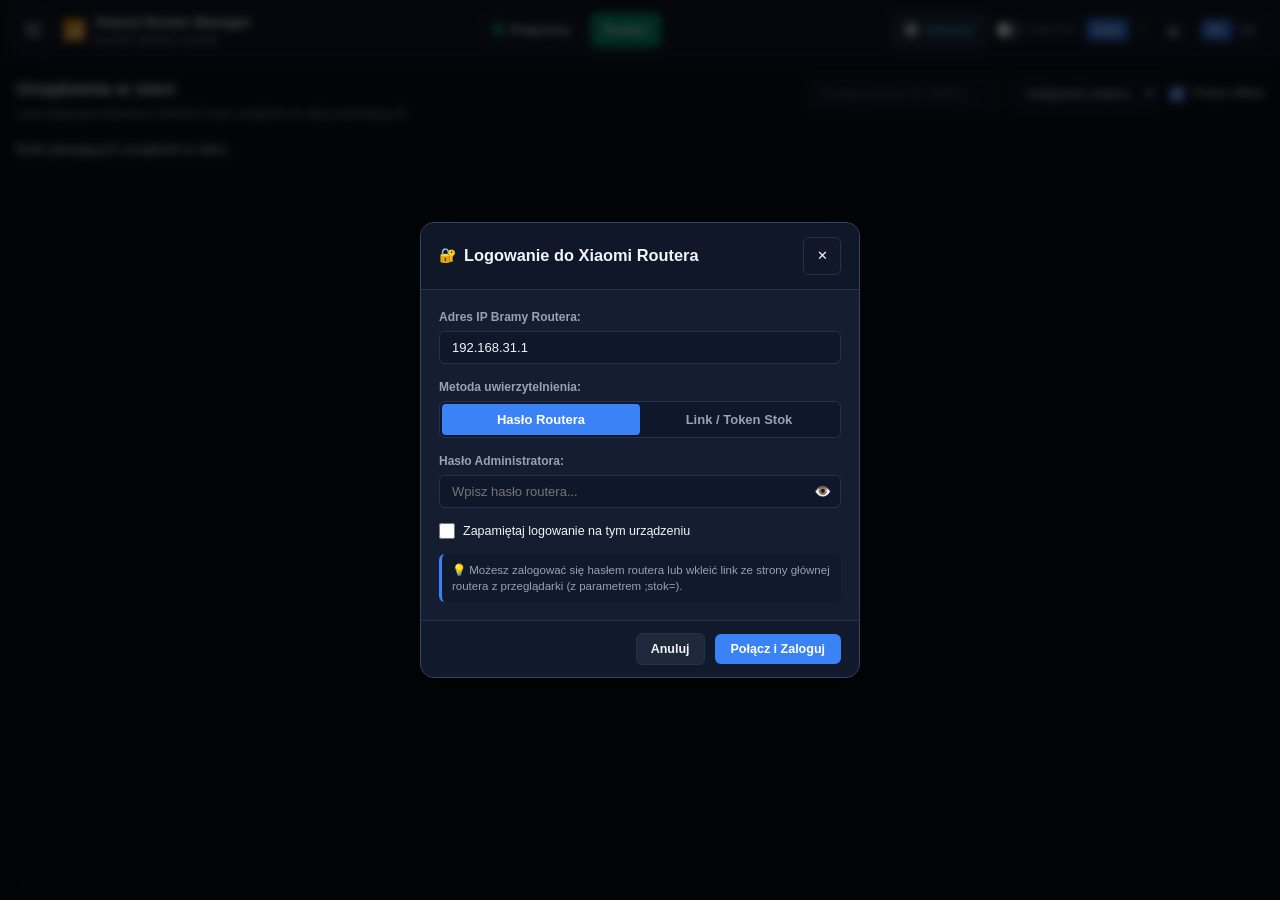
==== tests/test-ui.html @ a67d770d "feat: release v1.0.5 with unified Android client and modernized desktop UI dropdowns" ====
<!DOCTYPE html>
<html lang="pl">
<head>
  <meta charset="UTF-8">
  <meta name="viewport" content="width=device-width, initial-scale=1.0, maximum-scale=1.0, user-scalable=no">
  <title>Xiaomi Router Manager (XRM)</title>
  <link rel="stylesheet" href="../mobile/www/style.css">
</head>
<body class="theme-dark">
  <div id="app-root" class="mode-auto">

    <!-- 1. GÓRNA BELKA (HEADER) -->
    <header id="main-header">
      <div class="header-left">
        <button id="btn-hamburger" class="btn-icon nav-pulse" title="Menu nawigacji" aria-label="Menu">
          <svg viewBox="0 0 24 24" width="22" height="22" stroke="currentColor" stroke-width="2" fill="none"><line x1="3" y1="12" x2="21" y2="12"></line><line x1="3" y1="6" x2="21" y2="6"></line><line x1="3" y1="18" x2="21" y2="18"></line></svg>
        </button>
        <div class="logo-box">
          <span class="logo-icon">📶</span>
          <div class="logo-text">
            <span class="logo-title">Xiaomi Router Manager</span>
            <span class="logo-subtitle" id="header-model-badge">BE7000 / BE6500 / AX3600</span>
          </div>
        </div>
      </div>

      <div class="header-center">
        <div class="status-pill" id="status-pill">
          <span class="status-dot disconnected" id="status-dot"></span>
          <span class="status-text" id="status-text">Rozłączony</span>
        </div>
        <button id="btn-connect" class="btn-head btn-connect">
          Połącz
        </button>
      </div>

      <div class="header-right">
        <!-- Zawsze widoczny globalny przycisk ODŚWIEŻ -->
        <button id="btn-global-refresh" class="btn-head btn-refresh" title="Odśwież dane routera">
          <span class="icon">🔄</span>
          <span class="lbl hide-on-narrow">Odśwież</span>
        </button>

        <!-- Przełącznik autoodświeżania -->
        <label class="auto-refresh-toggle" title="Automatyczne odświeżanie danych co 4 sekundy">
          <input type="checkbox" id="chk-auto-refresh">
          <span class="toggle-slider"></span>
          <span class="toggle-label hide-on-narrow">Auto (4s)</span>
        </label>

        <!-- Przełącznik trybu układu (Auto / Telefon / Tablet) -->
        <div class="seg-btn" id="layout-toggle" title="Wymuś tryb wyświetlania">
          <button data-layout="auto" class="active" title="Automatyczne dopasowanie do ekranu">Auto</button>
          <button data-layout="phone" title="Układ kompaktowy smartfona">📱</button>
          <button data-layout="tablet" title="Układ szeroki tabletu">💻</button>
        </div>

        <!-- Przełącznik języka -->
        <div class="seg-btn" id="lang-toggle">
          <button data-lang="pl" class="active">PL</button>
          <button data-lang="en">EN</button>
        </div>

        <!-- Przycisk Połącz / Rozłącz -->

      </div>
    </header>

    <!-- 2. BOCZNY DRAWER NAWIGACJI (W STYLU HAOS Z AKORDEONEM) -->
    <div id="drawer-backdrop" class="drawer-backdrop"></div>
    <aside id="nav-drawer" class="nav-drawer">
      <div class="drawer-header">
        <div class="drawer-title-box">
          <span class="drawer-logo">📶</span>
          <div>
            <div class="drawer-title">XRM Navigation</div>
            <div class="drawer-subtitle" id="drawer-ip-text">Brama: 192.168.31.1</div>
          </div>
        </div>
        <button id="btn-close-drawer" class="btn-icon" title="Zamknij menu">✕</button>
      </div>

      <nav class="drawer-nav">
        <!-- Grupa 1: Pulpit i Urządzenia -->
        <div class="nav-group open">
          <div class="nav-group-header" data-group="dash">
            <span class="group-icon">📊</span>
            <span class="group-title">Pulpit i Urządzenia</span>
            <span class="group-arrow">▾</span>
          </div>
          <div class="nav-group-items">
            <button class="nav-item active" data-view="dashboard">
              <span class="item-icon">💻</span>
              <span class="item-title">Stan routera</span>
            </button>
            <button class="nav-item" data-view="devices">
              <span class="item-icon">📱</span>
              <span class="item-title">Urządzenia w sieci</span>
              <span class="badge" id="nav-badge-devs">0</span>
            </button>
            <button class="nav-item" data-view="mesh">
              <span class="item-icon">🌐</span>
              <span class="item-title">Topologia i Węzły Mesh</span>
            </button>
          </div>
        </div>

        <!-- Grupa 2: Konfiguracja Sieci -->
        <div class="nav-group open">
          <div class="nav-group-header" data-group="net">
            <span class="group-icon">⚙️</span>
            <span class="group-title">Konfiguracja Sieci</span>
            <span class="group-arrow">▾</span>
          </div>
          <div class="nav-group-items">
            <button class="nav-item" data-view="wan">
              <span class="item-icon">🌍</span>
              <span class="item-title">Ustawienia WAN (Internet)</span>
            </button>
            <button class="nav-item" data-view="lan">
              <span class="item-icon">🖧</span>
              <span class="item-title">Ustawienia LAN i DHCP</span>
              <span class="badge" id="nav-badge-binds">0</span>
            </button>
            <button class="nav-item" data-view="wifi">
              <span class="item-icon">📶</span>
              <span class="item-title">Wi-Fi i Pasma radiowe</span>
            </button>
          </div>
        </div>

        <!-- Grupa 3: Porty i Usługi -->
        <div class="nav-group open">
          <div class="nav-group-header" data-group="ports">
            <span class="group-icon">🔌</span>
            <span class="group-title">Porty i Usługi</span>
            <span class="group-arrow">▾</span>
          </div>
          <div class="nav-group-items">
            <button class="nav-item" data-view="ports">
              <span class="item-icon">⚡</span>
              <span class="item-title">Porty 2.5G i Agregacja (LAG)</span>
            </button>
            <button class="nav-item" data-view="nat">
              <span class="item-icon">🔀</span>
              <span class="item-title">Przekierowania Portów (NAT/DMZ)</span>
            </button>
            <button class="nav-item" data-view="qos"><span class="item-icon">🚀</span><span class="item-title">QoS i Kontrola Pasma</span></button>
            <button class="nav-item" data-view="services"><span class="item-icon">🌐</span><span class="item-title">DDNS i VPN</span></button>
          </div>
        </div>

        <!-- Grupa 4: System i Narzędzia -->
        <div class="nav-group open">
          <div class="nav-group-header" data-group="sys">
            <span class="group-icon">🛠️</span>
            <span class="group-title">System i Narzędzia</span>
            <span class="group-arrow">▾</span>
          </div>
          <div class="nav-group-items">
            <button class="nav-item" data-view="reboot">
              <span class="item-icon">🔄</span>
              <span class="item-title">System i konserwacja</span>
            </button>
          </div>
        </div>

        <!-- Wyróżniony przycisk Kreatora Setup na dole menu -->
        <div class="drawer-footer-action">
          <button class="btn-wizard" data-view="wizard">
            <span class="wiz-icon">🪄</span>
            <span class="wiz-text">Kreator Szybkiego Startu</span>
          </button>
        </div>
      </nav>
    </aside>

    <!-- 3. GŁÓWNY OBSZAR ROBOCZY (WORKSPACE) -->
    <main id="main-content">

      <!-- ============================================================ -->
      <!-- WIDOK 1: KOKPIT NA ŻYWO (DASHBOARD) - STRONA GŁÓWNA           -->
      <!-- ============================================================ -->
      <section id="view-dashboard" class="content-view active">
        <div class="view-header">
          <div>
            <h2 class="view-title" id="dash-router-title">Router: brak połączenia</h2>
            <p class="view-desc" id="dash-router-desc">Bieżący podgląd pracy procesora, transferu WAN i stanu urządzeń.</p>
          </div>

        </div>

        <!-- 3 RÓWNE KOLUMNY KAFELKÓW (ZGODNIE Z WERSJĄ WINDOWS) -->
        <div class="dash-grid-3">
          <!-- Kolumna 1: Sprzęt i System -->
          <div class="card">
            <div class="card-head">
              <span class="card-icon">🖥️</span>
              <h3>Sprzęt i System</h3>
            </div>
            <div class="info-list">
              <div class="info-row">
                <span class="lbl">Model:</span>
                <span class="val bold" id="dash-model">--</span>
              </div>
              <div class="info-row">
                <span class="lbl">Oprogramowanie:</span>
                <span class="val" id="dash-fw">--</span>
              </div>
              <div class="info-row">
                <span class="lbl">Czas pracy (uptime):</span>
                <span class="val highlight" id="dash-uptime">--</span>
              </div>
              <div class="info-row">
                <span class="lbl">ID Routera:</span>
                <span class="val mono" id="dash-routerid">--</span>
              </div>
            </div>
          </div>

          <!-- Kolumna 2: Zasoby Procesora i RAM -->
          <div class="card">
            <div class="card-head">
              <span class="card-icon">⚡</span>
              <h3>Zasoby Procesora i RAM</h3>
            </div>
            <div class="gauge-box">
              <div class="gauge-header">
                <span>Obciążenie CPU:</span>
                <span class="val bold" id="dash-cpu-val">--</span>
              </div>
              <div class="progress-bar">
                <div class="progress-fill fill-cpu" id="dash-cpu-bar" style="width: 0%;"></div>
              </div>
            </div>
            <div class="gauge-box">
              <div class="gauge-header">
                <span>Pamięć RAM:</span>
                <span class="val bold" id="dash-ram-val">--</span>
              </div>
              <div class="progress-bar">
                <div class="progress-fill fill-ram" id="dash-ram-bar" style="width: 0%;"></div>
              </div>
            </div>
          </div>

          <!-- Kolumna 3: Transfer WAN (Internet) -->
          <div class="card">
            <div class="card-head">
              <span class="card-icon">🌐</span>
              <h3>Transfer WAN (Internet)</h3>
            </div>
            <div class="speed-box-container">
              <div class="speed-metric down">
                <span class="speed-arrow">↓</span>
                <div>
                  <div class="speed-label">Pobieranie</div>
                  <div class="speed-value" id="dash-down-speed">--</div>
                </div>
              </div>
              <div class="speed-metric up">
                <span class="speed-arrow">↑</span>
                <div>
                  <div class="speed-label">Wysyłanie</div>
                  <div class="speed-value" id="dash-up-speed">--</div>
                </div>
              </div>
            </div>
            <div class="info-list compact-mt">
              <div class="info-row">
                <span class="lbl">IP WAN:</span>
                <span class="val mono highlight" id="dash-wan-ip">--</span>
              </div>
              <div class="info-row">
                <span class="lbl">DNS:</span>
                <span class="val mono" id="dash-wan-dns">--</span>
              </div>
            </div>
          </div>
        </div>

        <!-- Podsumowanie sieci na dole Pulpitu -->
        <div class="card summary-card">
          <div class="summary-line">
            <span class="summary-item">
              <strong>Wykryte aktywne urządzenia:</strong>
              <span class="badge badge-blue" id="dash-dev-count">--</span>
            </span>
            <span class="summary-sep">|</span>
            <span class="summary-item">
              <strong>Diody LED:</strong>
              <span class="badge badge-green" id="dash-led-status">--</span>
            </span>
            <span class="summary-sep">|</span>
            <span class="summary-item">
              <strong>Tryb sieci:</strong>
              <span class="badge badge-purple" id="dash-net-mode">--</span>
            </span>
          </div>
        </div>
      </section>

      <!-- ============================================================ -->
      <!-- WIDOK 2: URZĄDZENIA W SIECI                                   -->
      <!-- ============================================================ -->
      <section id="view-devices" class="content-view">
        <div class="view-header">
          <div>
            <h2 class="view-title">Urządzenia w sieci</h2>
            <p class="view-desc">Lista aktywnych klientów LAN/Wi-Fi oraz urządzeń ze stałą rezerwacją IP.</p>
          </div>
          <div class="header-actions">
            <input type="text" id="dev-search-input" class="input-search" placeholder="Szukaj (nazwa, IP, MAC)...">
            <select id="dev-sort-select" class="form-select sort-select" aria-label="Sortowanie urządzeń"><option value="original">Kolejność routera</option><option value="ip-asc">IP rosnąco</option><option value="ip-desc">IP malejąco</option><option value="name-asc">Nazwa A-Z</option><option value="name-desc">Nazwa Z-A</option></select>
            <label class="checkbox-inline">
              <input type="checkbox" id="dev-show-offline" checked>
              <span>Pokaż offline</span>
            </label>
          </div>
        </div>

        <div class="dev-list-container" id="devices-container">
          <!-- Dynamicznie generowane wiersze urządzeń w app.js -->
        </div>
      </section>

      <!-- ============================================================ -->
      <!-- WIDOK 3: TOPOLOGIA I WĘZŁY MESH                               -->
      <!-- ============================================================ -->
      <section id="view-mesh" class="content-view">
        <div class="view-header">
          <div>
            <h2 class="view-title">Topologia i Węzły Sieci Mesh</h2>
            <p class="view-desc">Struktura routera nadrzędnego (Master) oraz podłączonych węzłów satelitarnych Mesh.</p>
          </div>
        </div>
        <div class="card" id="mesh-container">
          <div class="mesh-node-card master">
            <div class="node-badge">Router Główny (Master)</div>
            <h3 id="mesh-master-name">--</h3>
            <div class="node-meta">
              <span>IP: <strong id="mesh-master-ip">--</strong></span>
              <span>MAC: <strong id="mesh-master-mac">--</strong></span>
              <span>Klienci: <strong id="mesh-master-clients">--</strong></span>
            </div>
          </div>
          <div class="mesh-satellites" id="mesh-satellites-list">
            <div class="empty-state">Brak danych o topologii.</div>
          </div>
        </div>
      </section>

      <!-- ============================================================ -->
      <!-- WIDOK 4: USTAWIENIA WAN (INTERNET) - DYNAMICZNY FORMULARZ     -->
      <!-- ============================================================ -->
      <section id="view-wan" class="content-view">
        <div class="view-header">
          <div>
            <h2 class="view-title">Ustawienia Łącza Internetowego (WAN)</h2>
            <p class="view-desc">Konfiguracja protokołu dostawcy Internetu, MTU, DNS oraz klonowania adresu MAC.</p>
          </div>
        </div>

        <div class="grid-2-col">
          <!-- Lewa kolumna: Status WAN -->
          <div class="card">
            <div class="card-head">
              <span class="card-icon">📊</span>
              <h3>Status Połączenia WAN</h3>
            </div>
            <div class="info-list">
              <div class="info-row">
                <span class="lbl">Stan łącza:</span>
                <span class="val bold" id="wan-stat-link">--</span>
              </div>
              <div class="info-row">
                <span class="lbl">Czas połączenia:</span>
                <span class="val" id="wan-stat-uptime">--</span>
              </div>
              <div class="info-row">
                <span class="lbl">Typ połączenia:</span>
                <span class="val highlight" id="wan-stat-proto">PPPoE</span>
              </div>
              <div class="info-row">
                <span class="lbl">Zewnętrzny IP:</span>
                <span class="val mono highlight" id="wan-stat-ip">--</span>
              </div>
              <div class="info-row">
                <span class="lbl">Maska podsieci:</span>
                <span class="val mono" id="wan-stat-mask">--</span>
              </div>
              <div class="info-row">
                <span class="lbl">Brama domyślna:</span>
                <span class="val mono" id="wan-stat-gw">--</span>
              </div>
              <div class="info-row">
                <span class="lbl">Serwery DNS:</span>
                <span class="val mono" id="wan-stat-dns">--</span>
              </div>
              <div class="info-row">
                <span class="lbl">Adres MAC WAN:</span>
                <span class="val mono" id="wan-stat-mac">--</span>
              </div>
              <div class="info-row">
                <span class="lbl">Rozmiar MTU:</span>
                <span class="val bold" id="wan-stat-mtu">1472</span>
              </div>
            </div>
            <div class="card-footer">
              <button class="btn-warn" id="btn-restart-wan">🔄 Zrestartuj połączenie WAN</button>
            </div>
          </div>

          <!-- Prawa kolumna: Dynamiczny Formularz Konfiguracji WAN -->
          <div class="card">
            <div class="card-head">
              <span class="card-icon">🛠️</span>
              <h3>Konfiguracja Parametrów WAN</h3>
            </div>

            <!-- Selektor typu połączenia -->
            <div class="form-group">
              <label class="form-label">Wybierz typ połączenia WAN:</label>
              <select id="wan-type-select" class="form-select">
                <option value="dhcp">DHCP (Automatyczny IP od modemu)</option>
                <option value="pppoe">PPPoE (Login i hasło światłowodu / Neostrady)</option>
                <option value="static">Statyczny IP (Stała adresacja ręczna)</option>
              </select>
            </div>

            <!-- Sekcja PPPoE (widoczna tylko dla PPPoE) -->
            <div id="wan-sec-pppoe" class="form-section hidden">
              <div class="form-group">
                <label class="form-label">Nazwa użytkownika PPPoE (Login):</label>
                <input type="text" id="wan-pppoe-user" class="form-input" placeholder="login@isp.pl">
              </div>
              <div class="form-group">
                <label class="form-label">Hasło PPPoE:</label>
                <div class="input-password-wrapper">
                  <input type="password" id="wan-pppoe-pwd" class="form-input" placeholder="••••••••">
                  <button type="button" class="btn-toggle-pwd" id="btn-toggle-pppoe-pwd">👁️</button>
                </div>
              </div>
            </div>

            <!-- Sekcja Statyczny IP (widoczna tylko dla Static IP) -->
            <div id="wan-sec-static" class="form-section hidden">
              <div class="form-group">
                <label class="form-label">Stały adres IP:</label>
                <input type="text" id="wan-static-ip" class="form-input" placeholder="np. 192.168.1.100">
              </div>
              <div class="form-group">
                <label class="form-label">Maska podsieci:</label>
                <input type="text" id="wan-static-mask" class="form-input" placeholder="255.255.255.0">
              </div>
              <div class="form-group">
                <label class="form-label">Brama domyślna:</label>
                <input type="text" id="wan-static-gw" class="form-input" placeholder="192.168.1.1">
              </div>
            </div>

            <!-- Parametry wspólne: MTU, DNS, Klonowanie MAC -->
            <div class="form-group">
              <label class="form-label">Rozmiar jednostki MTU:</label>
              <div class="mtu-row">
                <input type="number" id="wan-mtu-input" class="form-input mtu-field" value="1472">
                <div class="mtu-presets">
                  <button type="button" class="btn-preset" data-mtu="1472">1472 (Światłowód)</button>
                  <button type="button" class="btn-preset" data-mtu="1492">1492 (PPPoE)</button>
                  <button type="button" class="btn-preset" data-mtu="1500">1500 (Std)</button>
                </div>
              </div>
            </div>

            <div class="form-group">
              <label class="checkbox-inline">
                <input type="checkbox" id="wan-custom-dns-chk">
                <span>Własne serwery DNS</span>
              </label>
              <div id="wan-dns-box" class="dns-inputs hidden">
                <input type="text" id="wan-dns1" class="form-input" placeholder="Podstawowy DNS (np. 1.1.1.1)">
                <input type="text" id="wan-dns2" class="form-input" placeholder="Zapasowy DNS (np. 8.8.8.8)">
              </div>
            </div>

            <div class="form-group">
              <label class="form-label">Klonowanie adresu MAC WAN:</label>
              <input type="text" id="wan-mac-clone" class="form-input mono" placeholder="Opcjonalny MAC dostawcy">
            </div>

            <div class="card-footer">
              <button class="btn-primary full-width" id="btn-save-wan">💾 Zastosuj Ustawienia WAN</button>
            </div>
          </div>
        </div>
      </section>

      <!-- ============================================================ -->
      <!-- WIDOK 5: USTAWIENIA LAN I DHCP (W TYM REZERWACJE)             -->
      <!-- ============================================================ -->
      <section id="view-lan" class="content-view">
        <div class="view-header">
          <div>
            <h2 class="view-title">Ustawienia LAN i Serwer DHCP</h2>
            <p class="view-desc">Konfiguracja adresu IP routera, puli przydziału adresów oraz tabela stałych rezerwacji DHCP.</p>
          </div>
          <div class="header-actions">
            <button class="btn-primary" id="btn-add-reserve-manual">+ Nowa rezerwacja</button>
          </div>
        </div>

        <div class="grid-2-col">
          <!-- Brama LAN -->
          <div class="card">
            <div class="card-head">
              <span class="card-icon">🖧</span>
              <h3>Adres IP Routera (Brama LAN)</h3>
            </div>
            <div class="form-group">
              <label class="form-label">Adres IP bramy LAN:</label>
              <input type="text" id="lan-ip-input" class="form-input" value="192.168.31.1">
            </div>
            <div class="form-group">
              <label class="form-label">Maska podsieci LAN:</label>
              <input type="text" id="lan-mask-input" class="form-input" value="255.255.255.0">
            </div>
            <button class="btn-primary" id="btn-save-lan-ip">Zapisz IP Routera</button>
          </div>

          <!-- Serwer DHCP -->
          <div class="card">
            <div class="card-head">
              <span class="card-icon">🔄</span>
              <h3>Serwer DHCP</h3>
            </div>
            <div class="form-row-2">
              <div class="form-group">
                <label class="form-label">Początek puli IP:</label>
                <input type="text" id="dhcp-start-input" class="form-input" value="192.168.31.5">
              </div>
              <div class="form-group">
                <label class="form-label">Koniec puli IP:</label>
                <input type="text" id="dhcp-end-input" class="form-input" value="192.168.31.254">
              </div>
            </div>
            <div class="form-group">
              <label class="form-label">Czas dzierżawy (minuty):</label>
              <input type="number" id="dhcp-lease-input" class="form-input" value="720">
            </div>
            <div class="form-row-2">
              <div class="form-group"><label class="form-label" for="dhcp-dns1-input">DNS 1</label><input type="text" id="dhcp-dns1-input" class="form-input" placeholder="Adres IPv4 DNS 1"></div>
              <div class="form-group"><label class="form-label" for="dhcp-dns2-input">DNS 2</label><input type="text" id="dhcp-dns2-input" class="form-input" placeholder="Adres IPv4 DNS 2"></div>
            </div>
            <button class="btn-primary" id="btn-save-dhcp">Zapisz Serwer DHCP</button>
          </div>
        </div>

        <!-- Tabela rezerwacji DHCP -->
        <div class="card card-table-section">
          <div class="card-head-between">
            <div class="card-head-title">
              <span class="card-icon">📌</span>
              <h3>Statyczne Rezerwacje Adresów IP (Static DHCP)</h3>
            </div>
            <input type="text" id="dhcp-search-input" class="input-search compact" placeholder="Filtruj rezerwacje...">
            <select id="bind-sort-select" class="form-select sort-select" aria-label="Sortowanie rezerwacji"><option value="original">Kolejność routera</option><option value="ip-asc">IP rosnąco</option><option value="ip-desc">IP malejąco</option><option value="name-asc">Nazwa A-Z</option><option value="name-desc">Nazwa Z-A</option></select>
          </div>
          <div class="table-responsive">
            <table class="data-table" id="table-dhcp-binds">
              <thead>
                <tr>
                  <th>Nazwa / Urządzenie</th>
                  <th>Adres IP</th>
                  <th>Adres MAC</th>
                  <th class="text-right">Akcje</th>
                </tr>
              </thead>
              <tbody id="binds-tbody">
                <!-- Wiersze generowane dynamicznie w app.js -->
              </tbody>
            </table>
          </div>
        </div>
      </section>

      <!-- ============================================================ -->
      <!-- WIDOK 6: WI-FI I PASMA RADIOWE                                -->
      <!-- ============================================================ -->
      <section id="view-wifi" class="content-view">
        <div class="view-header">
          <div>
            <h2 class="view-title">Sieć Bezprzewodowa (Wi-Fi)</h2>
            <p class="view-desc">Konfiguracja pasm 2.4 GHz oraz 5 GHz (Wi-Fi 7 / 6), mocy nadawania i optymalizacja kanałów.</p>
          </div>
          <div class="header-actions">
            <label class="toggle-switch-label">
              <input type="checkbox" id="wifi-switch-smartconnect">
              <span class="toggle-slider"></span>
              <span class="switch-txt">Smart Connect (Wspólne SSID)</span>
            </label>
            <button class="btn-warn" id="btn-wifi-opt">✨ Optymalizuj kanały Wi-Fi</button>
            <button class="btn-secondary" id="btn-wifi-card">🎫 Karta Dostępowa Wi-Fi</button>
          </div>
        </div>

        <!-- Baner informacyjny Smart Connect (Wi-Fi 双频合一) -->
        <div id="wifi-bsd-banner" class="wifi-banner-info">
          ★ Smart Connect (Wi-Fi 双频合一) jest WŁĄCZONY - Pasma 2.4 GHz i 5 GHz współdzielą jedno SSID i hasło. Router automatycznie dobiera pasmo.
        </div>

        <div class="card" id="wifi-common-credentials"><h3 id="wifi-common-heading">Wspólna sieć Wi-Fi</h3>
          <div id="wifi-2g-credentials-fields">
            <div class="form-group">
              <label class="form-label" id="wifi-2g-ssid-lbl">Wspólna nazwa (SSID):</label>
              <input type="text" id="wifi-2g-ssid" class="form-input">
            </div>

            <div class="form-group">
              <label class="form-label" id="wifi-2g-enc-lbl">Wspólne szyfrowanie:</label>
              <select id="wifi-2g-enc" class="form-select">
                <option value="sae-mixed">WPA2/WPA3 Personal (sae-mixed)</option>
                <option value="psk2">WPA2 Personal (psk2)</option>
                <option value="sae">WPA3 Personal (sae)</option>
                <option value="none">Brak zabezpieczeń (Otwarte)</option>
              </select>
            </div>

            <div class="form-group">
              <label class="form-label" id="wifi-2g-pwd-lbl">Wspólne hasło Wi-Fi:</label>
              <div class="input-password-wrapper">
                <input type="password" id="wifi-2g-pwd" class="form-input">
                <button type="button" class="btn-toggle-pwd" id="btn-toggle-2g-pwd">👁️</button>
              </div>
            </div>

            <div class="form-group">
              <label class="checkbox-inline">
                <input type="checkbox" id="wifi-2g-show-pwd">
                <span>Pokaż hasło w polu</span>
              </label>
            </div>

          </div>
        </div>

        <div class="grid-2-col">
          <!-- Karta Lewa: Pasmo 2.4 GHz (lub Wspólna Sieć) -->
          <div class="card">
            <div class="card-head">
              <div class="head-title-row">
                <span class="card-icon">📶</span>
                <h3 id="wifi-2g-card-title">Wspólna Sieć Wi-Fi i Pasmo 2.4 GHz (Smart Connect)</h3>
              </div>
              <input type="checkbox" id="wifi-2g-enable" checked hidden><span id="wifi-2g-enable-txt" class="status-lbl" hidden></span>
            </div>
            <div id="wifi-2g-credentials-slot"></div>
            
            <div class="form-group">
              <label class="form-label">Moc nadawania (TX Power):</label>
              <select id="wifi-2g-tx" class="form-select">
                <option value="max">Maksymalna (Wzmocniona)</option>
                <option value="mid">Średnia (Standardowa)</option>
                <option value="min">Niska (Oszczędna)</option>
              </select>
            </div>

            <div class="form-row-2">
              <div class="form-group">
                <label class="form-label">Kanał Wi-Fi (Channel):</label>
                <select id="wifi-2g-channel" class="form-select">
                  <option value="0">Auto</option>
                  <option value="1">1</option><option value="2">2</option><option value="3">3</option>
                  <option value="4">4</option><option value="5">5</option><option value="6">6</option>
                  <option value="7">7</option><option value="8">8</option><option value="9">9</option>
                  <option value="10">10</option><option value="11">11</option><option value="12">12</option>
                  <option value="13">13</option>
                </select>
              </div>
              <div class="form-group">
                <label class="form-label">Szerokość pasma (Bandwidth):</label>
                <select id="wifi-2g-bw" class="form-select">
                  <option value="0">40 / 20 MHz</option>
                  <option value="20">20 MHz</option>
                </select>
              </div>
            </div>

            <div class="form-group">
              <label class="toggle-switch-label sm">
                <input type="checkbox" id="wifi-2g-hidden">
                <span class="toggle-slider"></span>
                <span class="switch-txt">Ukryj sieć (Brak rozgłaszania SSID)</span>
              </label>
            </div>

            <div class="wifi-summary-box" id="wifi-2g-summary">
              --
            </div>
          </div>

          <!-- Karta Prawa: Pasmo 5 GHz / Wi-Fi 7 -->
          <div class="card">
            <div class="card-head">
              <div class="head-title-row">
                <span class="card-icon">🚀</span>
                <h3 id="wifi-5g-card-title">Parametry Radiowe 5 GHz (Smart Connect)</h3>
              </div>
              <input type="checkbox" id="wifi-5g-enable" checked hidden><span id="wifi-5g-enable-txt" class="status-lbl" hidden></span>
            </div>

            <!-- Baner synchronizacji z 2.4 GHz przy Smart Connect -->
            <div id="wifi-5g-sync-banner" class="wifi-sync-info">
              ★ Smart Connect włączony: Pasmo 5 GHz korzysta ze wspólnych danych podanych powyżej.
            </div>

            <!-- Pola 5G (widoczne tylko gdy Smart Connect jest wyłączony) -->
            <div id="wifi-5g-credentials-box" class="hidden">
              <div class="form-group">
                <label class="form-label">Nazwa sieci (SSID 5G):</label>
                <input type="text" id="wifi-5g-ssid" class="form-input">
              </div>

              <div class="form-group">
                <label class="form-label">Szyfrowanie 5G:</label>
                <select id="wifi-5g-enc" class="form-select">
                  <option value="sae-mixed">WPA2/WPA3 Personal (sae-mixed)</option>
                  <option value="psk2">WPA2 Personal (psk2)</option>
                  <option value="sae">WPA3 Personal (sae)</option>
                  <option value="none">Brak zabezpieczeń (Otwarte)</option>
                </select>
              </div>

              <div class="form-group">
                <label class="form-label">Hasło Wi-Fi 5G:</label>
                <div class="input-password-wrapper">
                  <input type="password" id="wifi-5g-pwd" class="form-input">
                  <button type="button" class="btn-toggle-pwd" id="btn-toggle-5g-pwd">👁️</button>
                </div>
              </div>

              <div class="form-group">
                <label class="checkbox-inline">
                  <input type="checkbox" id="wifi-5g-show-pwd">
                  <span>Pokaż hasło w polu</span>
                </label>
              </div>
            </div>

            <div class="form-group">
              <label class="form-label">Moc nadawania (TX Power):</label>
              <select id="wifi-5g-tx" class="form-select">
                <option value="max">Maksymalna (Wzmocniona)</option>
                <option value="mid">Średnia (Standardowa)</option>
                <option value="min">Niska (Oszczędna)</option>
              </select>
            </div>

            <div class="form-row-2">
              <div class="form-group">
                <label class="form-label">Kanał Wi-Fi (Channel):</label>
                <select id="wifi-5g-channel" class="form-select">
                  <option value="0">Auto</option>
                  <option value="36">36</option><option value="40">40</option><option value="44">44</option>
                  <option value="48">48</option><option value="52">52</option><option value="56">56</option>
                  <option value="60">60</option><option value="64">64</option><option value="149">149</option>
                  <option value="153">153</option><option value="157">157</option><option value="161">161</option>
                  <option value="165">165</option>
                </select>
              </div>
              <div class="form-group">
                <label class="form-label">Szerokość pasma (Bandwidth):</label>
                <select id="wifi-5g-bw" class="form-select">
                  <option value="0">160 / 80 / 40 / 20 MHz (Wi-Fi 7)</option>
                  <option value="80">80 / 40 / 20 MHz</option>
                  <option value="40">40 MHz</option>
                  <option value="20">20 MHz</option>
                </select>
              </div>
            </div>

            <div class="form-group">
              <label class="toggle-switch-label sm">
                <input type="checkbox" id="wifi-5g-hidden">
                <span class="toggle-slider"></span>
                <span class="switch-txt">Ukryj sieć (Brak rozgłaszania SSID)</span>
              </label>
            </div>

            <div class="wifi-summary-box" id="wifi-5g-summary">
              --
            </div>
          </div>
        </div>

        <div class="card-footer-box">
          <button class="btn-success full-width" id="btn-save-wifi">★ Zastosuj i Zsynchronizuj Ustawienia Wi-Fi (Zapis obu pasm / Smart Connect)</button>
        </div>

        <!-- Karta: Zaawansowane Ustawienia Wi-Fi (Funkcje Systemowe i Roaming) -->
        <div class="card mt-16">
          <div class="card-head">
            <span class="card-icon">⚡</span>
            <h3>Zaawansowane Ustawienia Wi-Fi (Funkcje Systemowe i Roaming)</h3>
          </div>

          <div class="adv-wifi-list">
            <!-- 1. Wi-Fi 5 Kompatybilność -->
            <div class="adv-item">
              <div class="adv-info">
                <div class="adv-title">Tryb zgodności z Wi-Fi 5 (Legacy Wi-Fi 5)</div>
                <div class="adv-desc">Dla starszych urządzeń mających problem z Wi-Fi 6/7. Włączenie wyłącza OFDMA, TWT, BSS Coloring.</div>
              </div>
              <label class="toggle-switch-label">
                <input type="checkbox" id="wifi-adv-w5">
                <span class="toggle-slider"></span>
                <span id="wifi-adv-w5-lbl" class="status-lbl">Wyłączone</span>
              </label>
            </div>

            <!-- 2. TWT -->
            <div class="adv-item">
              <div class="adv-info">
                <div class="adv-title">Tryb oszczędzania energii TWT (Target Wake Time)</div>
                <div class="adv-desc">Target Wake Time: redukuje zużycie baterii urządzeń Wi-Fi 6/7. Starsze urządzenia mogą wymagać wyłączenia tej funkcji.</div>
              </div>
              <label class="toggle-switch-label">
                <input type="checkbox" id="wifi-adv-twt">
                <span class="toggle-slider"></span>
                <span id="wifi-adv-twt-lbl" class="status-lbl">Wyłączone</span>
              </label>
            </div>

            <!-- 3. MU-MIMO -->
            <div class="adv-item">
              <div class="adv-info">
                <div class="adv-title">MU-MIMO i Kształtowanie Wiązki (Beamforming)</div>
                <div class="adv-desc">Jednoczesna komunikacja z wieloma klientami oraz kierunkowe formowanie wiązki sygnału.</div>
              </div>
              <label class="toggle-switch-label">
                <input type="checkbox" id="wifi-adv-mimo" checked>
                <span class="toggle-slider"></span>
                <span id="wifi-adv-mimo-lbl" class="status-lbl">Włączone</span>
              </label>
            </div>

            <!-- 4. Mi Connect -->
            <div class="adv-item">
              <div class="adv-info">
                <div class="adv-title">Szybkie parowanie Xiaomi (Mi Connect)</div>
                <div class="adv-desc">Automatyczne wykrywanie nowych urządzeń Xiaomi IoT w Mi Home i automatyczna synchronizacja hasła Wi-Fi.</div>
              </div>
              <label class="toggle-switch-label">
                <input type="checkbox" id="wifi-adv-miotrelay">
                <span class="toggle-slider"></span>
                <span id="wifi-adv-miotrelay-lbl" class="status-lbl">Wyłączone</span>
              </label>
            </div>

            <!-- 5. Tryb cichy -->
            <div class="adv-item">
              <div class="adv-info">
                <div class="adv-title">Tryb cichy Wi-Fi (Tymczasowe wyłączenie)</div>
                <div class="adv-desc text-danger">Wyłącza wszystkie radia Wi-Fi do restartu routera. Po restarcie Wi-Fi włącza się ponownie automatycznie.</div>
              </div>
              <label class="toggle-switch-label">
                <input type="checkbox" id="wifi-adv-silence">
                <span class="toggle-slider"></span>
                <span id="wifi-adv-silence-lbl" class="status-lbl">Wyłączone</span>
              </label>
            </div>

            <!-- 6. Roaming Mesh 802.11k/v -->
            <div class="adv-item-col">
              <div class="adv-item no-border">
                <div class="adv-info">
                  <div class="adv-title">Ręczne parametry roamingu Mesh (802.11k/v)</div>
                  <div class="adv-desc">Wymusza przełączenie terminala (802.11k/v) do silniejszego węzła Mesh, gdy RSSI spadnie poniżej progu.</div>
                </div>
                <label class="toggle-switch-label">
                  <input type="checkbox" id="wifi-adv-roam">
                  <span class="toggle-slider"></span>
                  <span id="wifi-adv-roam-lbl" class="status-lbl">Domyślne</span>
                </label>
              </div>

              <!-- Paski progów roamingu -->
              <div id="wifi-roam-box" class="roam-box hidden">
                <div class="form-row-2">
                  <div class="form-group">
                    <label class="form-label">Próg 2.4 GHz (dBm):</label>
                    <input type="number" id="wifi-roam-2g" class="form-input" value="-65">
                  </div>
                  <div class="form-group">
                    <label class="form-label">Próg 5 GHz (dBm):</label>
                    <input type="number" id="wifi-roam-5g" class="form-input" value="-70">
                  </div>
                </div>
                <button class="btn-primary" id="btn-save-roam">Zapisz Progi Roamingu</button>
              </div>
            </div>
          </div>
        </div>
      </section>

      <!-- ============================================================ -->
      <!-- WIDOK 7: PORTY 2.5G I AGREGACJA (LAG)                         -->
      <!-- ============================================================ -->
      <section id="view-ports" class="content-view">
        <div class="view-header">
          <div>
            <h2 class="view-title">Zarządzanie Portami 4x 2.5 Gbps (Xiaomi BE7000)</h2>
            <p class="view-desc">Kliknij w port fizyczny, aby sprawdzić stan lub wybierz zaawansowaną funkcję sprzętową.</p>
          </div>
        </div>

        <p id="ports-read-status" class="text-warning" role="status"></p>
        <!-- Stan portów fizycznych -->
        <div class="ports-grid-4" id="ports-hardware-grid">
          <div class="port-card" data-port="1">
            <div class="port-number">Port 1 (2.5G)</div>
            <div class="port-spec">2.5G RJ45</div>
            <div class="port-badge badge-down">Rola nieznana</div>
            <div class="port-status status-down">Brak danych</div>
          </div>
          <div class="port-card" data-port="2">
            <div class="port-number">Port 2 (2.5G)</div>
            <div class="port-spec">2.5G RJ45</div>
            <div class="port-badge badge-down">Rola nieznana</div>
            <div class="port-status status-down">Brak danych</div>
          </div>
          <div class="port-card" data-port="3">
            <div class="port-number">Port 3 (2.5G)</div>
            <div class="port-spec">2.5G RJ45</div>
            <div class="port-badge badge-down">Rola nieznana</div>
            <div class="port-status status-down">Brak danych</div>
          </div>
          <div class="port-card" data-port="4">
            <div class="port-number">Port 4 (2.5G)</div>
            <div class="port-spec">2.5G RJ45</div>
            <div class="port-badge badge-down">Rola nieznana</div>
            <div class="port-status status-down">Brak danych</div>
          </div>
        </div>

        <!-- SELEKTOR FUNKCJI ZAAWANSOWANYCH (ROZWIJANE MENU ZAMIAST 4 ŚCIŚNIĘTYCH PRZYCISKÓW) -->
        <div class="card port-config-card">
          <div class="card-head-between">
            <div class="card-head-title">
              <span class="card-icon">⚡</span>
              <h3>Konfiguracja Zaawansowanej Roli Portów</h3>
            </div>
            <div class="select-role-wrapper">
              <label class="form-label inline">Wybierz funkcję:</label>
              <select id="ports-function-select" class="form-select highlight-select">
                <option value="lag">Agregacja LAN (LAG - łączenie portów)</option>
                <option value="dualwan">Dual WAN (Drugi dostawca Internetu)</option>
                <option value="iptv">Telewizja IP (IPTV Bridge VLAN)</option>
                <option value="game">Port Sieciowy Gry (Gaming QoS VIP)</option>
              </select>
            </div>
          </div>

          <!-- Karta 1: Agregacja LAN (LAG) -->
          <div id="port-sec-lag" class="port-subview">
            <div class="subview-header">
              <div>
                <h4>Agregacja Portów LAN (Link Aggregation / LAG)</h4>
                <p class="subview-desc">Łączy dwa porty LAN w jeden wirtualny kanał transmisyjny o podwójnej przepustowości (pod serwer NAS lub switch LACP).</p>
              </div>
              <label class="toggle-switch">
                <input type="checkbox" id="lag-enabled-chk">
                <span class="toggle-slider"></span>
              </label>
            </div>
            <div class="form-row-2">
              <div class="form-group">
                <label class="form-label">Para portów do agregacji:</label>
                <select id="lag-ports-select" class="form-select">
                  <option value="3+4">Port 3 + Port 4</option>
                  <option value="2+3">Port 2 + Port 3</option>
                </select>
              </div>
              <div class="form-group">
                <label class="form-label">Tryb agregacji:</label>
                <select id="lag-mode-select" class="form-select">
                  <option value="lacp">Dynamiczny LACP (802.3ad)</option>
                  <option value="static">Statyczny Trunk</option>
                </select>
              </div>
            </div>
            <button class="btn-primary" id="btn-save-lag" disabled>Zapisz Konfigurację LAG</button>
          </div>

          <!-- Karta 2: Dual WAN -->
          <div id="port-sec-dualwan" class="port-subview hidden">
            <div class="subview-header">
              <div>
                <h4>Dual WAN (Drugie łącze internetowe)</h4>
                <p class="subview-desc">Pozwala podłączyć drugiego operatora (np. światłowód + backup LTE) do wybranego portu.</p>
              </div>
              <label class="toggle-switch">
                <input type="checkbox" id="dualwan-enabled-chk">
                <span class="toggle-slider"></span>
              </label>
            </div>
            <div class="form-row-2">
              <div class="form-group">
                <label class="form-label">Drugi port WAN (WAN2):</label>
                <select id="dualwan-port-select" class="form-select">
                  <option value="2">Port 2 (2.5G)</option>
                  <option value="3">Port 3 (2.5G)</option>
                  <option value="4">Port 4 (2.5G)</option>
                </select>
              </div>
              <div class="form-group">
                <label class="form-label">Tryb pracy Dual WAN:</label>
                <select id="dualwan-mode-select" class="form-select">
                  <option value="load">Równoważenie obciążenia (Load Balancing)</option>
                  <option value="failover">Zapasowe przełączanie awaryjne (Failover)</option>
                </select>
              </div>
            </div>
            <button class="btn-primary" id="btn-save-dualwan" disabled>Zapisz Konfigurację Dual WAN</button>
          </div>

          <!-- Karta 3: IPTV -->
          <div id="port-sec-iptv" class="port-subview hidden">
            <div class="subview-header">
              <div>
                <h4>Telewizja IP (IPTV Bridge VLAN)</h4>
                <p class="subview-desc">Przekazuje ruch telewizyjny bezpośrednio do dekodera ISP z pominięciem natywnego routingu.</p>
              </div>
              <label class="toggle-switch">
                <input type="checkbox" id="iptv-enabled-chk">
                <span class="toggle-slider"></span>
              </label>
            </div>
            <div class="form-row-2">
              <div class="form-group">
                <label class="form-label">Port dedykowany IPTV:</label>
                <select id="iptv-port-select" class="form-select">
                  <option value="2">Port 2 (2.5G)</option>
                  <option value="3">Port 3 (2.5G)</option>
                  <option value="4">Port 4 (2.5G)</option>
                </select>
              </div>
              <div class="form-group">
                <label class="form-label">VLAN ID dla IPTV (VID):</label>
                <input type="number" id="iptv-vid-input" class="form-input" placeholder="np. 100 lub puste">
              </div>
            </div>
            <button class="btn-primary" id="btn-save-iptv" disabled>Zapisz Konfigurację IPTV</button>
          </div>

          <!-- Karta 4: Gaming Port -->
          <div id="port-sec-game" class="port-subview hidden">
            <div class="subview-header">
              <div>
                <h4>Port Sieciowy Gry (Gaming QoS VIP)</h4>
                <p class="subview-desc">Nadaje bezwzględny priorytet pakietom z podłączonej konsoli lub PC dla najniższego pingu.</p>
              </div>
              <label class="toggle-switch">
                <input type="checkbox" id="game-enabled-chk">
                <span class="toggle-slider"></span>
              </label>
            </div>
            <div class="form-group">
              <label class="form-label">Wybierz port priorytetowy:</label>
              <select id="game-port-select" class="form-select">
                <option value="1">Port 1 (2.5G)</option>
                <option value="2">Port 2 (2.5G)</option>
                <option value="3">Port 3 (2.5G)</option>
              </select>
            </div>
            <button class="btn-primary" id="btn-save-game" disabled>Zapisz Konfigurację Portu Gry</button>
          </div>
        </div>
      </section>

      <!-- ============================================================ -->
      <!-- WIDOK 8: PRZEKIEROWANIA PORTÓW (NAT / DMZ)                    -->
      <!-- ============================================================ -->
      <section id="view-nat" class="content-view">
        <div class="view-header">
          <div>
            <h2 class="view-title">Przekierowania Portów i Strefa DMZ</h2>
            <p class="view-desc">Udostępnianie usług lokalnych na zewnątrz routera oraz wystawianie hosta DMZ.</p>
          </div>
        </div>

        <p id="nat-read-status" class="text-warning" role="status"></p>
        <div class="card"><h3>Przekierowania pojedynczych portów</h3><div id="nat-single-list" class="nat-list">Brak danych</div></div>
        <div class="card"><h3>Przekierowania zakresów portów</h3><div id="nat-range-list" class="nat-list">Brak danych</div><button class="btn-secondary" id="btn-add-range" disabled>Dodaj zakres portów</button></div>
        <div class="card"><h3>Automatyczne mapowanie portów (UPnP)</h3><label class="checkbox-inline"><input type="checkbox" id="upnp-switch" disabled><span id="upnp-state-text">Stan UPnP nieodczytany</span></label><div id="upnp-list" class="nat-list">Brak danych</div></div>
        <div class="grid-2-col">
          <!-- DMZ -->
          <div class="card">
            <div class="card-head">
              <span class="card-icon">🎯</span>
              <h3>Strefa DMZ (Demilitarized Zone)</h3>
            </div>
            <p class="card-desc">Przekazuje cały ruch przychodzący bez reguł na jeden konkretny adres IP w sieci domowej.</p>
            <div class="form-group">
              <label class="checkbox-inline">
                <input type="checkbox" id="dmz-enabled-chk" disabled>
                <span>Włącz strefę DMZ</span>
              </label>
            </div>
            <div class="form-group">
              <label class="form-label">Adres IP hosta DMZ:</label>
              <input type="text" id="dmz-ip-input" class="form-input" placeholder="np. 192.168.31.50">
            </div>
            <button class="btn-primary" id="btn-save-dmz" disabled>Zapisz Ustawienia DMZ</button>
          </div>

          <!-- Nowe przekierowanie -->
          <div class="card">
            <div class="card-head">
              <span class="card-icon">➕</span>
              <h3>Dodaj Przekierowanie Portu</h3>
            </div>
            <div class="form-group">
              <label class="form-label">Nazwa reguły:</label>
              <input type="text" id="nat-name-input" class="form-input" placeholder="np. Serwer WWW">
            </div>
            <div class="form-row-2">
              <div class="form-group">
                <label class="form-label">Port zewn.:</label>
                <input type="number" id="nat-ext-port" class="form-input" placeholder="80">
              </div>
              <div class="form-group">
                <label class="form-label">Port wewn.:</label>
                <input type="number" id="nat-int-port" class="form-input" placeholder="80">
              </div>
            </div>
            <div class="form-row-2">
              <div class="form-group">
                <label class="form-label">Protokół:</label>
                <select id="nat-proto-select" class="form-select">
                  <option value="tcp">TCP</option>
                  <option value="udp">UDP</option>
                  <option value="all">TCP + UDP</option>
                </select>
              </div>
              <div class="form-group">
                <label class="form-label">IP lokalne:</label>
                <input type="text" id="nat-target-ip" class="form-input" placeholder="192.168.31.10">
              </div>
            </div>
            <button class="btn-primary" id="btn-add-nat-rule" disabled>+ Dodaj Regułę Portu</button>
          </div>
        </div>
      </section>

      <!-- ============================================================ -->
      <!-- WIDOK 9: QOS I KONTROLA PASMA                                 -->
      <!-- ============================================================ -->
      <section id="view-qos" class="content-view">
        <div class="view-header">
          <div>
            <h2 class="view-title">Inteligentny QoS i Kontrola Pasma</h2>
            <p class="view-desc">Zarządzanie priorytetami ruchu sieciowego dla gier, wideo i pracy zdalnej.</p>
          </div>
        </div>
        <div class="card">
          <div class="card-head">
            <span class="card-icon">🚀</span>
            <h3>Priorytetyzacja Pasma (QoS)</h3>
          </div>
          <div class="form-group">
            <label class="checkbox-inline">
              <input type="checkbox" id="qos-enabled-chk">
              <span>Włącz inteligentną optymalizację QoS</span>
            </label>
          </div>
          <div class="form-group">
            <label class="form-label">Profil priorytetu:</label>
            <div class="seg-btn full-width" id="qos-mode-selector">
              <button data-mode="auto" class="active">Automatyczny</button>
              <button data-mode="game">Gaming (Gry)</button>
              <button data-mode="web">Przeglądanie</button>
              <button data-mode="video">Wideo / Streaming</button>
            </div>
          </div>
          <div class="form-row-2"><div class="form-group"><label class="form-label">Pobieranie (Mbps)</label><input class="form-input" type="number" min="1" id="qos-download"></div><div class="form-group"><label class="form-label">Wysyłanie (Mbps)</label><input class="form-input" type="number" min="1" id="qos-upload"></div></div><button class="btn-primary" id="btn-save-qos-band">Zapisz prędkość łącza</button>
          <button class="btn-primary" id="btn-save-qos">Zapisz Ustawienia QoS</button>
        </div>
      </section>

      <section id="view-services" class="content-view">
        <div class="view-header"><div><h2 class="view-title">DDNS i VPN</h2><p class="view-desc">Usługi dynamicznego DNS i profile klienta VPN.</p></div></div>
        <div class="grid-2-col">
          <div class="card"><h3>Dynamiczny DNS (DDNS)</h3><div id="ddns-list" class="nat-list">Brak danych</div>
            <h4>Dodaj usługę DDNS</h4><div class="form-group"><label class="form-label">Dostawca</label><select id="ddns-provider" class="form-select"><option>no-ip.com</option><option>oray.com</option><option>pubyun.com</option><option>3322.org</option><option>dyndns.com</option></select></div>
            <div class="form-group"><label class="form-label">Domena</label><input id="ddns-domain" class="form-input"></div><div class="form-group"><label class="form-label">Nazwa użytkownika</label><input id="ddns-user" class="form-input"></div><div class="form-group"><label class="form-label">Hasło</label><input id="ddns-password" class="form-input" type="password"></div><button id="ddns-add" class="btn-primary">Dodaj DDNS</button></div>
          <div class="card"><h3>Klient VPN</h3><p id="vpn-status">Brak danych</p><div id="vpn-list" class="nat-list">Brak danych</div><button id="vpn-disconnect" class="btn-secondary">Rozłącz VPN</button><h4>Dodaj profil VPN</h4>
            <div class="form-group"><label class="form-label">Protokół</label><select id="vpn-proto" class="form-select"><option>l2tp</option><option>pptp</option></select></div><div class="form-group"><label class="form-label">Serwer</label><input id="vpn-server" class="form-input"></div><div class="form-group"><label class="form-label">Nazwa użytkownika</label><input id="vpn-user" class="form-input"></div><div class="form-group"><label class="form-label">Hasło</label><input id="vpn-password" class="form-input" type="password"></div><label class="checkbox-inline"><input type="checkbox" id="vpn-auto"><span>Automatyczne łączenie</span></label><button id="vpn-add" class="btn-primary">Dodaj VPN</button>
          </div>
        </div>
        <div class="card"><h3>Smart VPN</h3><p>Dzielenie ruchu VPN według domen lub urządzeń.</p><label class="checkbox-inline"><input type="checkbox" id="smartvpn-enabled" disabled><span>Włącz Smart VPN</span></label><select id="smartvpn-mode" class="form-select" disabled><option value="1">Domeny</option><option value="2">Urządzenia</option></select><button id="smartvpn-save" class="btn-primary" disabled>Zapisz Smart VPN</button></div>
      </section>

      <!-- ============================================================ -->
      <!-- WIDOK 10: SYSTEM, NARZĘDZIA I DIODY LED                      -->
      <!-- ============================================================ -->

      <!-- ============================================================ -->
      <!-- WIDOK 11: KOPIA I PRZYWRACANIE JSON                          -->
      <!-- ============================================================ -->

      <!-- ============================================================ -->
      <!-- WIDOK 13: RESTART ROUTERA                                     -->
      <!-- ============================================================ -->
      <section id="view-reboot" class="content-view">
        <div class="view-header">
          <div>
            <h2 class="view-title">System i konserwacja</h2>
            <p class="view-desc">Bezpieczeństwo, ustawienia sprzętowe, raporty i konserwacja routera.</p>
          </div>
        </div>
        <div class="grid-2-col system-overview">
          <div class="card"><h3>Strefa bezpieczeństwa i hasła</h3><p class="card-desc">Zmiana hasła administratora routera.</p><button class="btn-primary" id="system-change-password">Zmień hasło administratora</button></div>
          <div class="card"><h3>Kopia i przywracanie</h3><p>Kopia JSON obejmuje dostępne dane routera i może zawierać hasła. Przywracanie obsługuje tylko dostępne sekcje wskazane w kolejnym oknie.</p><div class="backup-actions-bar"><button class="btn-primary" id="btn-save-snapshot">Utwórz kopię zapasową (.json)</button><label class="btn-secondary">Wczytaj kopię JSON <input type="file" id="backup-file-input" accept="application/json,.json" hidden></label><button class="btn-warn" id="btn-apply-json" disabled>Wybierz sekcje do przywrócenia</button><button class="btn-secondary" id="btn-official-backup">Pobierz oficjalną kopię Xiaomi (.tar.gz)</button></div><p id="backup-file-status" role="status">Nie wczytano kopii JSON.</p><p>Oficjalna kopia Xiaomi jest osobnym plikiem. Jej zakres i przywracanie nie zostały potwierdzone.</p></div>
          <div class="card"><h3>Raporty i dokumentacja sieci</h3><p class="card-desc">Raport stanu routera i urządzeń.</p><button class="btn-primary" id="btn-export-md">Eksportuj raport do Markdown (.md)</button></div>
          <div class="card"><h3>Diody LED routera</h3><div class="form-group"><label class="toggle-switch"><input type="checkbox" id="led-switch" disabled><span class="toggle-slider"></span></label><span id="led-status-lbl" class="bold">Brak danych</span></div><button class="btn-primary" id="btn-save-led" disabled>Zapisz stan diod</button></div>
          <div class="card"><h3>Konserwacja i system</h3><p id="system-router-time">Czas routera: --</p><button class="btn-secondary" id="btn-nfc-enable">Włącz NFC</button><button class="btn-secondary" id="btn-nfc-disable">Wyłącz NFC</button><button class="btn-secondary" id="btn-sync-time">Synchronizuj czas</button><button class="btn-secondary" id="btn-check-firmware">Sprawdź aktualizacje firmware</button></div>
        </div>
        <div class="card danger-card">
          <div class="card-head">
            <span class="card-icon">⚠️</span>
            <h3>Ponowne Uruchomienie Routera</h3>
          </div>
          <p class="card-desc">Restart spowoduje chwilowe przerwanie połączenia z Internetem i sieciami Wi-Fi na około 60-90 sekund.</p>
          <button class="btn-danger" id="btn-reboot-router">🔄 Zrestartuj Xiaomi BE7000 Teraz</button>
          <p class="card-desc">Przywrócenie ustawień fabrycznych usuwa konfigurację routera i wymaga ponownego skonfigurowania sieci.</p>
          <button class="btn-danger" id="btn-factory-reset">Przywróć ustawienia fabryczne</button>
        </div>
      </section>

      <!-- ============================================================ -->
      <!-- WIDOK 14: KREATOR PIERWSZEJ KONFIGURACJI (QUICK SETUP)        -->
      <!-- ============================================================ -->
      <section id="view-wizard" class="content-view">
        <div class="view-header">
          <div>
            <h2 class="view-title">Kreator Pierwszej Konfiguracji (Quick Setup)</h2>
            <p class="view-desc">Uruchomienie nowego lub zresetowanego routera w 3 prostych krokach.</p>
          </div>
        </div>
        <div class="card">
          <div class="wizard-steps-indicator">
            <span class="step-num active">1. Tryb WAN</span> →
            <span class="step-num">2. Wi-Fi</span> →
            <span class="step-num">3. Hasło Admina</span>
          </div>
          <div class="form-group">
            <label class="form-label">Wybierz typ połączenia WAN dostawcy:</label>
            <select id="wiz-proto" class="form-select">
              <option value="dhcp">Automatyczny DHCP (Kablówka / Modem)</option>
              <option value="pppoe">PPPoE (Światłowód z loginem i hasłem)</option>
              <option value="static">Statyczny IP</option>
            </select>
          </div>
          <div class="form-group">
            <label class="form-label">Nazwa Twojej sieci domowej Wi-Fi (SSID):</label>
            <input type="text" id="wiz-ssid" class="form-input" value="Xiaomi_BE7000_Home">
          </div>
          <div class="form-group">
            <label class="form-label">Hasło do Wi-Fi:</label>
            <input type="text" id="wiz-pwd" class="form-input" placeholder="Minimum 8 znaków">
          </div>
          <div class="form-group">
            <label class="checkbox-inline">
              <input type="checkbox" id="wiz-same-pwd" checked>
              <span>Użyj tego samego hasła dla panelu administratora routera</span>
            </label>
          </div>
          <button class="btn-primary" id="btn-wizard-apply">🚀 Zastosuj i Uruchom Router</button>
        </div>
      </section>

    </main>

    <!-- 4. MODAL LOGOWANIA Z HASŁEM I OPCJĄ ZAPAMIĘTANIA -->
    <div id="modal-login" class="modal-backdrop">
      <div class="modal-dialog">
        <div class="modal-header">
          <div class="modal-title-box">
            <span class="modal-icon">🔐</span>
            <h3>Logowanie do Xiaomi Routera</h3>
          </div>
          <button class="btn-icon" id="btn-login-close">✕</button>
        </div>
        <div class="modal-body">
          <div class="form-group">
            <label class="form-label">Adres IP Bramy Routera:</label>
            <input type="text" id="login-ip-input" class="form-input" value="192.168.31.1">
          </div>
          <div class="form-group">
            <label class="form-label">Metoda uwierzytelnienia:</label>
            <div class="seg-btn full-width" id="login-mode-selector">
              <button data-mode="pwd" class="active">Hasło Routera</button>
              <button data-mode="stok">Link / Token Stok</button>
            </div>
          </div>
          <div class="form-group" id="login-sec-pwd">
            <label class="form-label">Hasło Administratora:</label>
            <div class="input-password-wrapper">
              <input type="password" id="login-pwd-input" class="form-input" placeholder="Wpisz hasło routera...">
              <button type="button" class="btn-toggle-pwd" id="btn-toggle-login-pwd">👁️</button>
            </div>
          </div>
          <div class="form-group hidden" id="login-sec-stok">
            <label class="form-label">Link z przeglądarki lub Token Stok:</label>
            <input type="text" id="login-stok-input" class="form-input mono" placeholder="Wklej pełny link z ;stok= lub sam token...">
          </div>
          <div class="form-group">
            <label class="checkbox-inline">
              <input type="checkbox" id="login-remember-pwd">
              <span>Zapamiętaj logowanie na tym urządzeniu</span>
            </label>
          </div>
          <div class="helper-hint">
            💡 Możesz zalogować się hasłem routera lub wkleić link ze strony głównej routera z przeglądarki (z parametrem ;stok=).
          </div>
        </div>
        <div class="modal-footer">
          <button class="btn-secondary" id="btn-login-cancel">Anuluj</button>
          <button class="btn-primary" id="btn-login-submit">Połącz i Zaloguj</button>
        </div>
      </div>
    </div>

    <!-- 5. MODAL REZERWACJI DHCP (DODAWANIE / EDYCJA) -->
    <div id="modal-reserve" class="modal-backdrop">
      <div class="modal-dialog">
        <div class="modal-header">
          <div class="modal-title-box">
            <span class="modal-icon">📌</span>
            <h3 id="modal-reserve-title">Rezerwacja Stałego Adresu IP</h3>
          </div>
          <button class="btn-icon" id="btn-reserve-close">✕</button>
        </div>
        <div class="modal-body">
          <div class="form-group">
            <label class="form-label">Nazwa / Opis Urządzenia:</label>
            <input type="text" id="reserve-name-input" class="form-input" placeholder="np. HOOKMTSRV">
          </div>
          <div class="form-group">
            <label class="form-label">Adres MAC:</label>
            <input type="text" id="reserve-mac-input" class="form-input mono" placeholder="AA:BB:CC:DD:EE:FF">
          </div>
          <div class="form-group">
            <label class="form-label">Przypisany Stały Adres IP:</label>
            <input type="text" id="reserve-ip-input" class="form-input" placeholder="192.168.31.X">
          </div>
        </div>
        <div class="modal-footer">
          <button class="btn-secondary" id="btn-reserve-cancel">Anuluj</button>
          <button class="btn-primary" id="btn-reserve-save">Zapisz Rezerwację</button>
        </div>
      </div>
    </div>

    <!-- 6. MODAL KARTY DOSTĘPOWEJ WI-FI -->
    <div id="modal-wcard" class="modal-backdrop">
      <div class="modal-dialog">
        <div class="modal-header">
          <div class="modal-title-box">
            <span class="modal-icon">🎫</span>
            <h3>Karta Dostępowa Sieci Wi-Fi</h3>
          </div>
          <button class="btn-icon" id="btn-wcard-close">✕</button>
        </div>
        <div class="modal-body">
          <div class="wcard-box">
            <div class="wcard-badge" id="wcard-type-badge">★ Domowa Sieć Wi-Fi (Smart Connect)</div>
            <div class="wcard-field">
              <span class="wcard-lbl">Nazwa sieci (SSID):</span>
              <span class="wcard-val bold" id="wcard-ssid-val">hook_mt</span>
            </div>
            <div class="wcard-field">
              <span class="wcard-lbl">Szyfrowanie:</span>
              <span class="wcard-val" id="wcard-enc-val">WPA2/WPA3 Personal</span>
            </div>
            <div class="wcard-field">
              <span class="wcard-lbl">Hasło dostępu:</span>
              <div class="wcard-pwd-row">
                <span class="wcard-pwd mono" id="wcard-pwd-val">••••••••</span>
                <button type="button" class="btn-sm btn-secondary" id="btn-wcard-copy-pwd">📋 Kopiuj</button>
              </div>
            </div>
            <div class="wcard-qr-container" id="wcard-qr-box">
              <div class="wcard-qr-hint">Zeskanuj telefonem, aby połączyć się z Wi-Fi:</div>
              <div id="wcard-qr-code" class="qr-placeholder"></div>
            </div>
          </div>
        </div>
        <div class="modal-footer">
          <button class="btn-secondary" id="btn-wcard-cancel">Zamknij</button>
          <button class="btn-primary" id="btn-wcard-copy-all">📋 Kopiuj dane do schowka</button>
        </div>
      </div>
    </div>

  </div>

  <script>
window.__calls=[]; window.__mode=1; window.__fail=false;window.__errors=[];window.addEventListener('error',e=>window.__errors.push(e.message+'@'+e.filename.split('/').pop()+':'+e.lineno));
window.AndroidRouter={
  request(id,host,path,method,body){
    window.__calls.push({path,method,body});
    let result={code:0};
    if(path.endsWith('/xqsystem/init_info')) result={code:0,id:'00:11:22:33:44:55',newEncryptMode:window.__mode};
    else if(path.endsWith('/xqsystem/login')) result=window.__fail?{code:401}:{code:0,token:'test_token_1234567890'};
    else if(path.endsWith('/misystem/status')) result={code:0,cpu:{load:0.2},mem:{usage:0.3}};
    else if(path.endsWith('/misystem/devicelist')) result={code:0,list:[]};
    else if(path.endsWith('/xqnetwork/macbind_info')) result={code:0,list:[]};
    else if(path.endsWith('/xqnetwork/wifi_detail_all')) result={code:0,info:[]};
    else if(path.endsWith('/xqnetwork/lan_info')) result={code:0,linkList:[0,0,0,0],info:{ipv4:[{ip:'192.168.44.1',mask:'255.255.255.0'}]}};
    else if(path.endsWith('/xqnetwork/lan_dhcp')) result={code:0,info:{start:10,limit:20,leasetime:'120m',dns1:'192.168.44.2'}};
    else if(path.includes('/misystem/get_ps_service?service=')) { const service=path.split('service=')[1]; result={code:0}; result[service]={enable:0,ports:'2',mode:2,policy:{mode:0},port_map:[]}; }
    else if(path.endsWith('/misystem/get_ps_map')) result={code:0,ports:[{port:1,service:'wan',link:1},{port:2,service:'lan',link:0}]};
    else if(path.endsWith('/misystem/topo_graph')) result={code:0,graph:{name:'Test router',hardware:'RC06',ip:'192.168.44.1',onlines:2,leafs:[{name:'Test node',ip:'192.168.44.2'}]}};
    else if(path.endsWith('/xqsystem/portforward?ftype=1')) result={code:0,list:[{name:'Demo rule',srcport:8080,destip:'192.168.44.5',destport:80,proto:1}]};
    else if(path.endsWith('/xqsystem/portforward?ftype=2')) result={code:0,list:[{name:'Demo range',srcport:{f:4000,t:4002},destip:'192.168.44.6',proto:2}]};
    else if(path.endsWith('/xqsystem/upnp')) result={code:0,status:1,list:[{desc:'Demo UPnP',ip:'192.168.44.6',ext_port:1234}]};
    else if(path.endsWith('/misystem/qos_info')) result={code:0,status:{on:1,mode:1},band:{download:500,upload:100}};
    else if(path.endsWith('/xqnetwork/ddns')) result={code:0,list:[{id:7,service:'demo',domain:'example.invalid',on:1}]};
    else if(path.endsWith('/xqsystem/vpn')) result={code:0,list:[{id:8,proto:'l2tp',server:'vpn.example.invalid'}]};
    else if(path.endsWith('/xqsystem/vpn_status')) result={code:0,status:1};
    else if(path.endsWith('/misystem/smartvpn_info')) result={code:0,enable:1,mode:2};
    if (path.endsWith('/xqsystem/add_redirect') && window.__failNatOnce) { window.__failNatOnce=false; result={code:999,msg:'synthetic failure'}; }
    if (Array.isArray(window.__failReads) && window.__failReads.some(suffix => path.endsWith(suffix))) result={code:501};
    setTimeout(()=>window.xrmNativeResult(id,true,JSON.stringify(result)),0);
  }, readPassword(){return ''}, savePassword(){return true}, forgetPassword(){}
};
window.alert=()=>{}; window.confirm=()=>false;
</script><script src="../mobile/www/translations.js"></script><script src="../mobile/www/app.js"></script><script>
window.addEventListener('DOMContentLoaded', async () => {
  const results=[]; const check=(x,m)=>{if(!x)throw Error(m);results.push(m)};
  try {
    document.getElementById('btn-hamburger').click();
    check(document.getElementById('app-root').classList.contains('drawer-open'),'menu opens');
    document.querySelector('.nav-item[data-view="devices"]').click();
    check(document.getElementById('view-devices').classList.contains('active'),'menu navigates');
    document.getElementById('btn-connect').click();
    check(document.getElementById('modal-login').classList.contains('open'),'login dialog opens');
    for (const mode of [1,0]) {
      window.__mode=mode; window.__calls=[]; window.__fail=false;
      check(await loginWithPassword('test-password'), 'login succeeds mode '+mode);
      const calls=window.__calls.filter(x=>x.path.endsWith('/xqsystem/login'));
      check(calls.length===1,'single login request mode '+mode);
      const form=new URLSearchParams(calls[0].body);
      const algorithm=mode===1?'SHA-256':'SHA-1';
      const expected=await digest(algorithm,form.get('nonce')+await digest(algorithm,'test-password'+PUBLIC_KEY));
      check(form.get('password')===expected,'correct hash mode '+mode);
      disconnect();
    }
    window.__calls=[]; window.__fail=true;
    check(!await loginWithPassword('wrong'),'incorrect password rejected');
    check(window.__calls.filter(x=>x.path.endsWith('/xqsystem/login')).length===1,'no retry on wrong password');
    check(!localStorage.getItem('xrm_saved_pwd')&&!localStorage.getItem('xrm_stok'),'no plaintext secret persisted');
    window.__fail=false; await loginWithPassword('test-password');
    await loadViewData('lan');
    check(document.getElementById('dhcp-start-input').value==='192.168.44.10','DHCP start loaded');
    check(document.getElementById('dhcp-end-input').value==='192.168.44.29','DHCP end computed');
    check(document.getElementById('dhcp-dns1-input').value==='192.168.44.2' && document.getElementById('dhcp-dns2-input').value==='','DHCP DNS addresses loaded without guessing');
    window.confirm=()=>true; window.__calls=[];
    document.getElementById('btn-save-dhcp').click();
    await new Promise(r=>setTimeout(r,50));
    const dhcp=window.__calls.find(x=>x.path.endsWith('/xqnetwork/set_lan_dhcp'));
    check(!!dhcp,'DHCP save sent');
    const values=new URLSearchParams(dhcp.body);
    check(values.get('start')==='10' && values.get('end')==='29' && values.get('dns1')==='192.168.44.2','DHCP values and DNS preserved');
    window.__calls=[];document.getElementById('dhcp-dns1-input').value='invalid';document.getElementById('btn-save-dhcp').click();await new Promise(r=>setTimeout(r,40));
    check(!window.__calls.some(x=>x.path.endsWith('/xqnetwork/set_lan_dhcp')),'invalid DNS does not reach router');
    document.getElementById('dhcp-dns1-input').value='';document.getElementById('btn-save-dhcp').click();await new Promise(r=>setTimeout(r,40));
    check(!window.__calls.some(x=>x.path.endsWith('/xqnetwork/set_lan_dhcp')),'clearing previously configured DNS is not silently ignored');
    document.getElementById('dhcp-dns1-input').value='192.168.44.3';document.getElementById('dhcp-dns2-input').value='192.168.44.4';document.getElementById('btn-save-dhcp').click();await new Promise(r=>setTimeout(r,80));
    const dnsWrite=window.__calls.find(x=>x.path.endsWith('/xqnetwork/set_lan_dhcp'));const dnsPayload=new URLSearchParams(dnsWrite?.body || '');
    check(dnsPayload.get('dns1')==='192.168.44.3' && dnsPayload.get('dns2')==='192.168.44.4','edited DHCP DNS values submitted');
    await loadViewData('ports');
    check(viewLoaded.has('ports'),'port settings loaded');
    window.__calls=[]; document.getElementById('btn-save-iptv').click();
    await new Promise(r=>setTimeout(r,50));
    const port=window.__calls.find(x=>x.path.endsWith('/misystem/set_ps_service'));
    check(!!port && new URLSearchParams(port.body).get('service')==='iptv','IPTV uses desktop endpoint');
    window.injected=false;
    state.devices=[{mac:'00:11:22:33:44:55',name:`<img src=x onerror="window.injected=true">`,ip:'192.168.44.3'}];
    renderDevices(); await new Promise(r=>setTimeout(r,20));
    check(!window.injected && !document.querySelector('#devices-container img'),'device names escaped');
    state.devices=[{mac:'00:11:22:33:44:55',name:'Test',ip:[{active:1,ip:'192.168.44.5',upspeed:'1024',downspeed:'2048',online:'60'}]}]; renderDevices();
    check(document.querySelector('.ip-addr').textContent==='192.168.44.5','address extracted from IP array');
    check(!document.querySelector('.dev-meta-row').textContent.includes('downspeed'),'raw IP object not displayed');
    check(document.querySelector('.dev-traffic').textContent.includes('2.0 KB/s'),'traffic from IP entry displayed');
    renderWifiInfo([{wifiIndex:1,ssid:'Demo',encryption:'psk2+ccmp',channel:1},{wifiIndex:2,ssid:'Demo',encryption:'mixed-psk',channel:36}],0);
    check(document.getElementById('wifi-2g-enc').value==='psk2+ccmp','unlisted encryption shown and preserved');
    check(document.getElementById('wifi-5g-enc').value==='mixed-psk','mixed encryption shown and preserved');
    check(!document.getElementById('wifi-5g-summary').textContent.includes('undefined'),'missing Wi-Fi bandwidth not fabricated');
    await loadViewData('mesh');
    check(document.getElementById('mesh-master-name').textContent.includes('Test router'),'mesh router loaded');
    check(document.getElementById('mesh-satellites-list').textContent.includes('Test node'),'mesh satellite loaded');
    document.querySelector('#lang-toggle [data-lang="en"]').click();
    check(document.querySelector('[data-view="dashboard"] .item-title').textContent==='Router status','language switch translates menu');
    document.querySelector('#lang-toggle [data-lang="pl"]').click();
    check(document.querySelector('[data-view="dashboard"] .item-title').textContent==='Stan routera','language switches back');
    check(document.getElementById('wifi-common-credentials').classList.contains('hidden'),'shared Wi-Fi section hidden when Smart Connect off');
    check(document.querySelector('#wifi-2g-credentials-slot #wifi-2g-ssid')!==null,'2.4 GHz credentials inside 2.4 GHz card');
    check(!document.getElementById('wifi-5g-credentials-box').classList.contains('hidden'),'5 GHz credentials visible when Smart Connect off');
    const wifiSwitch=document.getElementById('wifi-switch-smartconnect');
    document.getElementById('wifi-2g-ssid').value='unsaved-2g';document.getElementById('wifi-5g-ssid').value='unsaved-5g';
    document.getElementById('wifi-2g-channel').value='6';window.__calls=[];
    wifiSwitch.checked=true;wifiSwitch.dispatchEvent(new Event('change',{bubbles:true}));
    check(document.querySelector('#wifi-common-credentials #wifi-2g-ssid')!==null && !document.getElementById('wifi-common-credentials').classList.contains('hidden'),'shared credentials shown above both bands when enabled');
    check(document.getElementById('wifi-5g-credentials-box').classList.contains('hidden'),'5 GHz credentials hidden when shared');
    wifiSwitch.checked=false;wifiSwitch.dispatchEvent(new Event('change',{bubbles:true}));
    check(document.getElementById('wifi-2g-ssid').value==='unsaved-2g' && document.getElementById('wifi-5g-ssid').value==='unsaved-5g' && document.getElementById('wifi-2g-channel').value==='6','unsaved Wi-Fi edits survive toggling');
    check(!window.__calls.some(x=>x.method==='POST'),'toggling layout sends no router changes');
    renderWifiInfo([{wifiIndex:1,ssid:'Demo',encryption:'psk2',channel:1},{wifiIndex:2,ssid:'Demo',encryption:'psk2',channel:36}],null);
    check(state.wifiBsd===null && document.getElementById('wifi-switch-smartconnect').disabled,'unknown Smart Connect state is not guessed');
    window.__calls=[];document.getElementById('btn-save-wifi').click();await new Promise(r=>setTimeout(r,30));
    check(!window.__calls.some(x=>x.path.endsWith('/xqnetwork/set_all_wifi')),'Wi-Fi save blocked when Smart Connect state is unknown');
    renderWifiInfo([{wifiIndex:1,ssid:'Demo',encryption:'psk2',channel:1},{wifiIndex:2,ssid:'Demo',encryption:'psk2',channel:36}],0);
    state.portServices={lag:{enable:1,ports:'2 3'},multiwan:{enable:0}};
    renderPortsStatus([{port:1,service:'wan',link:1},{port:2,service:'lan',link:1},{port:3,service:'lan',link:0}],[1,1,0]);
    check(document.querySelector('[data-port="2"]').classList.contains('port-role-lag'),'LAG port orange role');
    check(document.querySelector('[data-port="3"]').classList.contains('port-inactive'),'disconnected port gray');
    check(!document.querySelector('[data-port="2"] .port-status').textContent.includes('?'),'unknown link speed omitted');
    await loadViewData('nat');
    check(document.getElementById('nat-single-list').textContent.includes('Demo rule'),'single NAT rule listed');
    check(document.getElementById('nat-range-list').textContent.includes('Demo range'),'NAT range listed');
    check(document.getElementById('upnp-list').textContent.includes('Demo UPnP') && document.getElementById('upnp-switch').checked,'UPnP state and mapping shown');
    await loadViewData('qos');
    check(document.getElementById('qos-download').value==='500' && document.getElementById('qos-upload').value==='100','QoS bandwidth loaded');
    window.__calls=[];document.getElementById('btn-save-qos-band').click();await new Promise(r=>setTimeout(r,50));
    check(window.__calls.some(x=>x.path.includes('/misystem/set_band?upload=100&download=500')),'QoS bandwidth submitted');
    state.qosActive=false;window.__calls=[];document.getElementById('btn-save-qos-band').click();await new Promise(r=>setTimeout(r,30));
    check(!window.__calls.some(x=>x.path.includes('/misystem/set_band')) && !!state.pendingQosBand,'QoS bandwidth staged when disabled');
    document.getElementById('qos-enabled-chk').checked=true;document.getElementById('btn-save-qos').click();await new Promise(r=>setTimeout(r,100));
    check(window.__calls.some(x=>x.path.includes('/misystem/set_band?upload=100&download=500')) && !state.pendingQosBand,'staged bandwidth applied after enabling QoS');
    window.__calls=[]; window.__failNatOnce=true;
    document.querySelector('#nat-single-list button').click();
    const editor=document.querySelector('dialog.nat-dialog');
    check(!!editor,'NAT edit dialog opened');
    editor.querySelector('input[name="name"]').value='Changed';
    editor.querySelector('form').dispatchEvent(new Event('submit',{bubbles:true,cancelable:true}));
    await new Promise(r=>setTimeout(r,120));
    const writes=window.__calls.filter(x=>x.path.endsWith('/xqsystem/add_redirect'));
    check(writes.length===2,'failed NAT edit attempts to restore original');
    check(new URLSearchParams(writes[1].body).get('name')==='Demo rule','NAT rollback uses original rule');
    check(window.__calls.some(x=>x.path.endsWith('/xqsystem/redirect_apply')),'NAT rollback applied');
    editor.querySelector('.nat-cancel').click();
    const snapshot={mac_bind:{list:[]},port_forward:{single:[],range:[]},errors:['port_forward_range']};openSelectiveRestore(snapshot);
    const restore=document.querySelector('dialog.nat-dialog');
    check(restore.querySelector('input[name="port_forward"]').disabled,'incomplete backup section cannot be restored');
    restore.querySelector('button[type="button"]').click();
    state.initInfo={id:'00:11:22:33:44:55'};const oldNow=Date.now,oldRand=Math.random;Date.now=()=>1700000000000;Math.random=()=>0;
    const crypt=await shaPasswordChange('fake-old','fake-new-password');Date.now=oldNow;Math.random=oldRand;
    const expected={"nonce": "0_00:11:22:33:44:55_1700000000_1000", "oldPwd": "c4f1d9445b5b9948ac5f531a70e2c1babe4131c0b81f4956ef5850ab42989d2a", "newPwd": "6JIleWdb2ehqSgghWKTm5jKtotclut8wQ7LdXNksmzHK1ng/GpXTAEXdA4bXi/6t", "newPwd256": "uM4C/9L/h/0jJjVfYkMTkciy5jZd7VMKeOSWI3ciBvDFkiv4HvbAjv/FHwFsm9bKSMXQijNC/YRFrjmvVDFjmSU+hpck529L07IX0lNtMYI="};
    check(JSON.stringify(crypt)===JSON.stringify(expected),'password change cryptography matches desktop protocol');
    window.__calls=[];openSelectiveRestore({mac_bind:{list:[{name:'Example',mac:'00:11:22:33:44:55',ip:'192.168.44.5'}]}});
    const restore2=document.querySelector('dialog.nat-dialog');restore2.querySelector('input[name="mac_bind"]').checked=true;
    restore2.querySelector('form').dispatchEvent(new Event('submit',{bubbles:true,cancelable:true}));await new Promise(r=>setTimeout(r,120));
    const restored=window.__calls.find(x=>x.path.endsWith('/xqnetwork/mac_bind'));
    check(!!restored && JSON.parse(new URLSearchParams(restored.body).get('data'))[0].ip==='192.168.44.5','selective restore sends selected DHCP reservation');
    check(!window.__calls.some(x=>x.path.endsWith('/xqnetwork/set_all_wifi')),'selective restore does not change unselected Wi-Fi');
    await loadViewData('services');
    check(document.getElementById('ddns-list').textContent.includes('example.invalid'),'DDNS services listed');
    check(document.getElementById('vpn-list').textContent.includes('vpn.example.invalid'),'VPN profiles listed');
    check(document.getElementById('smartvpn-enabled').checked && document.getElementById('smartvpn-mode').value==='2','Smart VPN state shown');
    window.__calls=[];document.getElementById('vpn-disconnect').click();await new Promise(r=>setTimeout(r,80));
    check(window.__calls.some(x=>x.path.endsWith('/xqsystem/vpn_disconnect')),'VPN disconnect request sent');
    window.__calls=[];document.getElementById('ddns-domain').value='demo.invalid';document.getElementById('ddns-user').value='demo';document.getElementById('ddns-password').value='fake';document.getElementById('ddns-add').click();await new Promise(r=>setTimeout(r,100));
    const ddnsWrite=window.__calls.find(x=>x.path.endsWith('/xqnetwork/ddns_add'));
    check(!!ddnsWrite && new URLSearchParams(ddnsWrite.body).get('domain')==='demo.invalid','DDNS add sends validated fields');
    await loadViewData('nat'); window.__calls=[]; const upnp=document.getElementById('upnp-switch');upnp.checked=false;upnp.dispatchEvent(new Event('change',{bubbles:true}));await new Promise(r=>setTimeout(r,100));
    check(window.__calls.some(x=>x.path.endsWith('/xqsystem/upnp_switch?switch=0')),'UPnP switch sends requested setting');
    document.querySelector('#lang-toggle [data-lang="en"]').click();
    check(translatePrompt('Najpierw połącz się z routerem.')==='First connect to the router.','language switch translates common warnings');
    openNatEditor('range');const enDialog=document.querySelector('dialog.nat-dialog');
    check(enDialog.querySelector('h3').textContent==='Add port range','English NAT dialog translated');enDialog.querySelector('.nat-cancel').click();
    document.querySelector('#lang-toggle [data-lang="pl"]').click();
    window.__failReads=['/xqsystem/dmz'];viewLoaded.delete('nat');await loadViewData('nat');
    check(document.getElementById('nat-single-list').textContent.includes('Demo rule'),'NAT list remains visible when DMZ fails');
    check(document.getElementById('upnp-switch').checked && !document.getElementById('upnp-switch').disabled,'UPnP remains enabled and available when DMZ fails');
    check(document.getElementById('btn-save-dmz').disabled && state.natHasRules!==null,'DMZ change blocked when its own state is unavailable');
    window.__failReads=['/xqsystem/portforward?ftype=2'];viewLoaded.delete('nat');await loadViewData('nat');
    check(document.getElementById('nat-single-list').textContent.includes('Demo rule'),'single rules remain visible when range read fails');
    check(document.getElementById('nat-range-list').textContent.includes('Nie udało') && state.natHasRules===null,'failed range read shown as failure, not empty list');
    check(document.getElementById('upnp-switch').checked && !document.getElementById('upnp-switch').disabled,'UPnP independent of forwarding read');
    window.__failReads=['/xqsystem/upnp'];viewLoaded.delete('nat');await loadViewData('nat');
    check(document.getElementById('upnp-switch').disabled && document.getElementById('upnp-state-text').textContent.includes('nieodczytany'),'unknown UPnP state not presented as disabled');
    check(document.getElementById('nat-range-list').textContent.includes('Demo range'),'range rules visible when UPnP fails');
    window.__failReads=['/misystem/get_ps_service?service=game'];viewLoaded.delete('ports');await loadViewData('ports');
    check(!document.getElementById('btn-save-lag').disabled && document.getElementById('btn-save-game').disabled,'port service failure does not block available services');
    state.portServices={multiwan:{enable:0,port_map:[{name:'WAN1',port:1}]}};state.wanInfo={link:1};state.portsStatus=[];state.portLinks=[null,1,0,null];
    renderPortsStatus([],state.portLinks);
    check(document.querySelector('[data-port="1"]').classList.contains('port-role-wan'),'WAN1 mapped from router service data');
    check(document.querySelector('[data-port="2"] .port-status').textContent.includes('Połączony'),'LAN link rendered without guessed role');
    check(document.querySelector('[data-port="3"]').classList.contains('port-inactive'),'inactive link shown even without port map');
    check(document.querySelector('[data-port="4"] .port-status').textContent.includes('nieznany'),'null link stays unknown');
    window.__failReads=['/xqnetwork/macbind_info'];state.portsStatus=[];await fetchBindsAndPorts();
    check(state.portsStatus.length===2,'failed DHCP reservations do not prevent port-map read');
    window.__failReads=[];
    state.natSnapshot={single:[],range:[],upnp:{status:'1',list:[]},dmzAvailable:true};renderNat();
    check(document.getElementById('upnp-switch').checked && !document.getElementById('upnp-switch').disabled,'UPnP status without code is accepted');
    document.querySelector('#lang-toggle [data-lang="en"]').click();
    check(document.querySelector('#view-reboot .card:nth-child(2) h3').textContent==='Backup and restore','backup title translated in system view');
    check(!document.querySelector('#view-dashboard #btn-export-md') && document.querySelector('#view-reboot #btn-export-md'),'report export only in system view');
    check(document.getElementById('btn-apply-json').textContent==='Select sections to restore','backup restore action translated');
    check(document.getElementById('backup-file-status').textContent==='No JSON backup loaded.','backup status translated');
    check(!document.getElementById('btn-gen-json') && !document.getElementById('btn-copy-json'),'standalone DHCP and clipboard removed');
    check(!document.querySelector('[data-view="diag"]') && !document.querySelector('[data-view="tools"]'),'unnecessary system views removed');
    check(document.querySelectorAll('#system-change-password').length===1 && !document.getElementById('btn-change-admin-pwd'),'password change has one location');
    const backupInput=document.getElementById('backup-file-input'), transfer=new DataTransfer();
    transfer.items.add(new File([JSON.stringify({mac_bind:{list:[]},port_forward:{single:[],range:[]},dmz:{status:0},upnp:{status:1},qos:{status:{on:0}},ps_services:{multiwan:{multiwan:{enable:0}},lag:{lag:{enable:0}},iptv:{iptv:{enable:0}},game:{game:{enable:0}}},wifi_detail:{bsd:0,info:[{ssid:'demo1',encryption:'none'},{ssid:'demo2',encryption:'none'}]},errors:[]})],'test.json',{type:'application/json'}));
    backupInput.files=transfer.files;backupInput.dispatchEvent(new Event('change'));await new Promise(r=>setTimeout(r,80));
    check(!document.getElementById('btn-apply-json').disabled && document.getElementById('backup-file-status').textContent==='Loaded: test.json','JSON backup loaded');
    document.getElementById('btn-apply-json').click();const backupDialog=document.querySelector('dialog.nat-dialog');
    check(backupDialog.querySelector('h3').textContent==='Restore selected sections','restore dialog translated');
    check(backupDialog.querySelectorAll('input[type="checkbox"]:not(:disabled)').length===8,'complete backup offers seven supported sections and select all');
    for(const key of ['wan','lan','vpn','password'])check(backupDialog.querySelector(`input[name="${key}"]`).disabled,'unsupported '+key+' not restorable');
    const all=backupDialog.querySelector('input[name="select_all"]');all.checked=true;all.dispatchEvent(new Event('change',{bubbles:true}));
    check([...backupDialog.querySelectorAll('input[type="checkbox"]:not(:disabled)')].every(x=>x.checked),'select all checks only available sections');
    check([...backupDialog.querySelectorAll('input[type="checkbox"]:disabled')].every(x=>!x.checked),'select all does not select unsupported sections');
    backupDialog.querySelector('button[type="button"]').click();
    document.querySelector('#lang-toggle [data-lang="pl"]').click();
    check(document.getElementById('backup-file-status').textContent.includes('test.json'),'backup filename survives language switch');
    const oldView=state.currentView;document.querySelector('[data-port="1"]').click();check(state.currentView===oldView,'port card does not navigate');
    window.__calls=[];openSelectiveRestore({dmz:{status:1,ip:'192.168.44.8'},upnp:{status:1}});
    const conflict=document.querySelector('dialog.nat-dialog');conflict.querySelector('input[name="dmz"]').checked=true;conflict.querySelector('input[name="upnp"]').checked=true;
    conflict.querySelector('form').dispatchEvent(new Event('submit',{bubbles:true,cancelable:true}));await new Promise(r=>setTimeout(r,100));
    check(!window.__calls.some(x=>x.path.includes('/xqsystem/set_dmz') || x.path.includes('/xqsystem/upnp_switch')),'DMZ conflict stops restore before writes');
    conflict.querySelector('button[type="button"]').click();
    window.__calls=[];openSelectiveRestore({dmz:{status:0},upnp:{status:1}});
    const restoreNetwork=document.querySelector('dialog.nat-dialog');restoreNetwork.querySelector('input[name="dmz"]').checked=true;restoreNetwork.querySelector('input[name="upnp"]').checked=true;
    restoreNetwork.querySelector('form').dispatchEvent(new Event('submit',{bubbles:true,cancelable:true}));await new Promise(r=>setTimeout(r,100));
    check(window.__calls.some(x=>x.path.endsWith('/xqsystem/dmz_off')) && window.__calls.some(x=>x.path.endsWith('/xqsystem/upnp_switch?switch=1')),'selected DMZ and UPnP settings restored');
    const legacy=new DataTransfer();legacy.items.add(new File([JSON.stringify({port_forward:{code:0,single:[],range:[],dmz:{code:0,status:0},upnp:{code:0,status:1,list:[]}}})],'windows.json',{type:'application/json'}));
    backupInput.files=legacy.files;await backupInput.onchange({target:backupInput});check(!document.getElementById('btn-apply-json').disabled,'Windows backup loaded');check(state.connected,'connected before legacy restore dialog');document.getElementById('btn-apply-json').click();
    const legacyDialog=document.querySelector('dialog.nat-dialog');
    check(!!legacyDialog,'Windows restore dialog opened');
    check(!legacyDialog.querySelector('input[name="dmz"]').disabled && !legacyDialog.querySelector('input[name="upnp"]').disabled,'Windows backup nested DMZ and UPnP recognized');
    legacyDialog.querySelector('button[type="button"]').click();
    openSelectiveRestore({dmz:{code:1,status:0},upnp:{error:'failed',status:1}});const badBackup=document.querySelector('dialog.nat-dialog');
    check(badBackup.querySelector('input[name="dmz"]').disabled && badBackup.querySelector('input[name="upnp"]').disabled,'failed section responses cannot be restored');
    badBackup.querySelector('button[type="button"]').click();
    const generated=await buildSnapshot();
    check(generated.port_forward.dmz && generated.port_forward.upnp && !('dmz' in generated) && !('upnp' in generated),'new backups store DMZ and UPnP under forwarding');
    state.devices=[{name:'Zulu',mac:'00:11:22:33:44:01',ip:'192.168.44.100'},{name:'Alpha',mac:'00:11:22:33:44:02',ip:[{active:1,ip:'192.168.44.2'}]},{name:'Beta',mac:'00:11:22:33:44:03',ip:'192.168.44.20'},{name:'Missing',mac:'00:11:22:33:44:04'}];state.binds=[];document.getElementById('dev-show-offline').checked=false;
    const devSort=document.getElementById('dev-sort-select'),devIps=()=>[...document.querySelectorAll('#devices-container .ip-addr')].map(e=>e.textContent),devNames=()=>[...document.querySelectorAll('#devices-container .dev-name')].map(e=>e.textContent);
    devSort.value='ip-asc';devSort.dispatchEvent(new Event('change'));check(devIps().join(',')==='192.168.44.2,192.168.44.20,192.168.44.100,-','device IP sort is numeric with missing addresses last');
    devSort.value='ip-desc';devSort.dispatchEvent(new Event('change'));check(devIps().join(',')==='192.168.44.100,192.168.44.20,192.168.44.2,-','device IP descending keeps missing addresses last');
    devSort.value='name-asc';devSort.dispatchEvent(new Event('change'));check(devNames().join(',')==='Alpha,Beta,Missing,Zulu','device names sorted alphabetically');
    state.binds=[{name:'Zulu',mac:'00:11:22:33:44:01',ip:'192.168.44.100'},{name:'Alpha',mac:'00:11:22:33:44:02',ip:'192.168.44.2'},{name:'Beta',mac:'00:11:22:33:44:03',ip:'192.168.44.20'}];
    const bindSort=document.getElementById('bind-sort-select'),bindNames=()=>[...document.querySelectorAll('#binds-tbody tr td:first-child')].map(e=>e.textContent);
    bindSort.value='ip-asc';bindSort.dispatchEvent(new Event('change'));check(bindNames().join(',')==='Alpha,Beta,Zulu','reservations sorted by numeric IP');
    bindSort.value='name-desc';bindSort.dispatchEvent(new Event('change'));check(bindNames().join(',')==='Zulu,Beta,Alpha','reservations sorted by name descending');
    check(document.getElementById('btn-reboot-router').parentElement===document.getElementById('btn-factory-reset').parentElement && !!(document.getElementById('btn-reboot-router').compareDocumentPosition(document.getElementById('btn-factory-reset')) & Node.DOCUMENT_POSITION_FOLLOWING),'factory reset appears below restart');
    let confirmCount=0;state.connected=true;window.__calls=[];window.confirm=()=>{confirmCount++;return false;};document.getElementById('btn-factory-reset').click();await new Promise(r=>setTimeout(r,30));
    check(confirmCount===1 && !window.__calls.some(x=>x.path.endsWith('/xqsystem/reset')),'first reset cancellation prevents reset');
    confirmCount=0;window.confirm=()=>++confirmCount===1;document.getElementById('btn-factory-reset').click();await new Promise(r=>setTimeout(r,30));
    check(confirmCount===2 && !window.__calls.some(x=>x.path.endsWith('/xqsystem/reset')),'second reset cancellation prevents reset');
    confirmCount=0;window.confirm=()=>{confirmCount++;return true;};document.getElementById('btn-factory-reset').click();await new Promise(r=>setTimeout(r,60));
    check(confirmCount===2 && window.__calls.filter(x=>x.path.endsWith('/xqsystem/reset')).length===1,'reset sent only after two confirmations');
    document.querySelector('#lang-toggle [data-lang="en"]').click();
    check(document.querySelector('#dev-sort-select option[value="ip-asc"]').textContent==='IP ascending' && document.getElementById('bind-sort-select').getAttribute('aria-label')==='Sort reservations','sorting controls translate to English');
    check(document.getElementById('dhcp-dns1-input').getAttribute('placeholder')==='DNS 1 IPv4 address','DHCP DNS placeholders translate to English');
    document.body.setAttribute('data-test-result','PASS: '+results.join('; '));
  } catch(e){ document.body.setAttribute('data-test-result','FAIL: '+e.message+'; errors: '+window.__errors.join(', ')+'; '+results.join('; ')); }
});
</script>








</body>
</html>
---- mobile/www/style.css ----
/* ==========================================================================
   XIAOMI ROUTER MANAGER (XRM) - MOBILNY I TABLETOWY ARKUSZ STYLÓW
   Dostosowany do telefonów, tabletów (OPPO Pad, iPad) i ekranów dotykowych
   Spójny z motywem Windows CustomTkinter
   ========================================================================== */

:root {
  --bg-main: #0b0f19;
  --bg-card: #151d30;
  --bg-card-hover: #1e2942;
  --bg-header: #101728;
  --border-color: #24324f;
  --border-light: #33456b;
  --text-main: #f1f5f9;
  --text-muted: #94a3b8;
  --text-dim: #64748b;
  
  --primary: #3b82f6;
  --primary-hover: #2563eb;
  --success: #10b981;
  --success-hover: #059669;
  --warning: #f59e0b;
  --warning-hover: #d97706;
  --danger: #ef4444;
  --danger-hover: #dc2626;
  --purple: #8b5cf6;
  --cyan: #06b6d4;

  --radius-sm: 6px;
  --radius-md: 10px;
  --radius-lg: 14px;
  --font-mono: ui-monospace, SFMono-Regular, Menlo, Monaco, Consolas, "Liberation Mono", "Courier New", monospace;
  --transition-fast: 0.15s ease;
  --transition-normal: 0.25s ease;
}

* {
  box-sizing: border-box;
  margin: 0;
  padding: 0;
  -webkit-tap-highlight-color: transparent;
}

body {
  font-family: -apple-system, BlinkMacSystemFont, "Segoe UI", Roboto, Helvetica, Arial, sans-serif;
  background-color: var(--bg-main);
  color: var(--text-main);
  line-height: 1.5;
  font-size: 14px;
  min-height: 100vh;
  overflow-x: hidden;
}

#app-root {
  display: flex;
  flex-direction: column;
  min-height: 100vh;
}

/* ==========================================================================
   1. GÓRNA BELKA (HEADER)
   ========================================================================== */
#main-header {
  position: sticky;
  top: 0;
  z-index: 40;
  height: 60px;
  background-color: var(--bg-header);
  border-bottom: 1px solid var(--border-color);
  display: flex;
  align-items: center;
  justify-content: space-between;
  padding: 0 14px;
  gap: 10px;
}

.header-left {
  display: flex;
  align-items: center;
  gap: 10px;
}

/* Animacja pulsu / błysku ikonki hamburgera na starcie */
@keyframes nav-pulse-anim {
  0% { transform: scale(1); box-shadow: none; }
  25% { transform: scale(1.22); box-shadow: 0 0 14px var(--primary); background-color: rgba(59, 130, 246, 0.3); }
  50% { transform: scale(1); box-shadow: none; }
  75% { transform: scale(1.22); box-shadow: 0 0 14px var(--primary); background-color: rgba(59, 130, 246, 0.3); }
  100% { transform: scale(1); box-shadow: none; }
}

.nav-pulse {
  animation: nav-pulse-anim 1.4s ease 0.3s 1;
}

.btn-icon {
  background: transparent;
  border: 1px solid var(--border-color);
  color: var(--text-main);
  width: 38px;
  height: 38px;
  border-radius: var(--radius-sm);
  display: flex;
  align-items: center;
  justify-content: center;
  cursor: pointer;
  transition: var(--transition-fast);
}

.btn-icon:hover, .btn-icon:active {
  background-color: var(--bg-card-hover);
  border-color: var(--primary);
}

.logo-box {
  display: flex;
  align-items: center;
  gap: 8px;
}

.logo-icon {
  font-size: 20px;
}

.logo-text {
  display: flex;
  flex-direction: column;
}

.logo-title {
  font-size: 14px;
  font-weight: 700;
  color: var(--text-main);
  white-space: nowrap;
}

.logo-subtitle {
  font-size: 10px;
  color: var(--text-muted);
  white-space: nowrap;
}

.header-center {
  display: flex;
  align-items: center;
}

.status-pill {
  display: flex;
  align-items: center;
  gap: 7px;
  padding: 5px 12px;
  background-color: rgba(15, 23, 42, 0.7);
  border: 1px solid var(--border-color);
  border-radius: 20px;
  font-size: 12px;
  font-weight: 600;
}

.status-dot {
  width: 9px;
  height: 9px;
  border-radius: 50%;
  display: inline-block;
}

.status-dot.connected {
  background-color: var(--success);
  box-shadow: 0 0 8px var(--success);
}

.status-dot.disconnected {
  background-color: var(--danger);
  box-shadow: 0 0 6px var(--danger);
}

.header-right {
  display: flex;
  align-items: center;
  gap: 8px;
}

.btn-head {
  height: 34px;
  padding: 0 12px;
  border-radius: var(--radius-sm);
  font-size: 12px;
  font-weight: 600;
  cursor: pointer;
  border: none;
  display: flex;
  align-items: center;
  gap: 6px;
  transition: var(--transition-fast);
}

.btn-refresh {
  background-color: #1e293b;
  color: #38bdf8;
  border: 1px solid var(--border-light);
}

.btn-refresh:hover, .btn-refresh:active {
  background-color: #0284c7;
  color: #fff;
}

.btn-connect {
  background-color: var(--primary);
  color: #fff;
}

.btn-connect:hover {
  background-color: var(--primary-hover);
}

.btn-connect.connected {
  background-color: #334155;
  color: #f87171;
  border: 1px solid #475569;
}

.btn-connect.connected:hover {
  background-color: var(--danger);
  color: #fff;
}

/* Autoodświeżanie toggle */
.auto-refresh-toggle {
  display: flex;
  align-items: center;
  gap: 6px;
  cursor: pointer;
  user-select: none;
  font-size: 11px;
  color: var(--text-muted);
}

.auto-refresh-toggle input {
  display: none;
}

.toggle-slider {
  width: 30px;
  height: 18px;
  background-color: #334155;
  border-radius: 10px;
  position: relative;
  transition: var(--transition-fast);
}

.toggle-slider::after {
  content: "";
  position: absolute;
  top: 2px;
  left: 2px;
  width: 14px;
  height: 14px;
  background-color: #fff;
  border-radius: 50%;
  transition: var(--transition-fast);
}

.auto-refresh-toggle input:checked + .toggle-slider {
  background-color: var(--primary);
}

.auto-refresh-toggle input:checked + .toggle-slider::after {
  transform: translateX(12px);
}

/* Przełączniki segmentowe (Auto/Tel/Tablet, PL/EN) */
.seg-btn {
  display: flex;
  background-color: #0f172a;
  border: 1px solid var(--border-color);
  border-radius: var(--radius-sm);
  padding: 2px;
}

.seg-btn button {
  background: transparent;
  border: none;
  color: var(--text-muted);
  padding: 4px 8px;
  font-size: 11px;
  font-weight: 600;
  border-radius: 4px;
  cursor: pointer;
  transition: var(--transition-fast);
}

.seg-btn button.active {
  background-color: var(--primary);
  color: #fff;
}

.seg-btn.full-width {
  width: 100%;
}

.seg-btn.full-width button {
  flex: 1;
  padding: 8px 12px;
  font-size: 13px;
}

/* ==========================================================================
   2. BOCZNY DRAWER NAWIGACJI (HAOS STYLE)
   ========================================================================== */
.drawer-backdrop {
  position: fixed;
  inset: 0;
  background-color: rgba(0, 0, 0, 0.65);
  backdrop-filter: blur(2px);
  z-index: 90;
  opacity: 0;
  pointer-events: none;
  transition: opacity 0.2s ease;
}

.nav-drawer {
  position: fixed;
  top: 0;
  bottom: 0;
  left: 0;
  width: 290px;
  max-width: 85vw;
  background-color: #111827;
  border-right: 1px solid var(--border-color);
  z-index: 100;
  transform: translateX(-100%);
  transition: transform 0.2s cubic-bezier(0.4, 0, 0.2, 1);
  display: flex;
  flex-direction: column;
  box-shadow: 4px 0 24px rgba(0, 0, 0, 0.5);
}

/* Stan otwartego menu */
.drawer-open .drawer-backdrop {
  opacity: 1;
  pointer-events: auto;
}

.drawer-open .nav-drawer {
  transform: translateX(0);
}

.drawer-header {
  height: 60px;
  padding: 0 16px;
  display: flex;
  align-items: center;
  justify-content: space-between;
  border-bottom: 1px solid var(--border-color);
  background-color: var(--bg-header);
}

.drawer-title-box {
  display: flex;
  align-items: center;
  gap: 10px;
}

.drawer-logo {
  font-size: 22px;
}

.drawer-title {
  font-size: 14px;
  font-weight: 700;
}

.drawer-subtitle {
  font-size: 11px;
  color: var(--text-muted);
}

.drawer-nav {
  flex: 1;
  overflow-y: auto;
  padding: 12px 10px;
  display: flex;
  flex-direction: column;
  gap: 8px;
}

/* Grupy akordeonowe menu */
.nav-group {
  border-radius: var(--radius-sm);
  overflow: hidden;
  background-color: rgba(30, 41, 59, 0.35);
  border: 1px solid rgba(51, 65, 85, 0.4);
}

.nav-group-header {
  padding: 10px 12px;
  display: flex;
  align-items: center;
  gap: 9px;
  cursor: pointer;
  user-select: none;
  font-weight: 600;
  font-size: 13px;
  color: var(--text-main);
  transition: var(--transition-fast);
}

.nav-group-header:hover {
  background-color: rgba(59, 130, 246, 0.1);
}

.group-arrow {
  margin-left: auto;
  font-size: 11px;
  color: var(--text-dim);
  transition: transform 0.2s ease;
}

.nav-group.open .group-arrow {
  transform: rotate(180deg);
}

.nav-group-items {
  display: none;
  padding: 4px 6px 8px 6px;
  flex-direction: column;
  gap: 3px;
}

.nav-group.open .nav-group-items {
  display: flex;
}

.nav-item {
  display: flex;
  align-items: center;
  gap: 10px;
  width: 100%;
  padding: 8px 12px;
  background: transparent;
  border: none;
  color: var(--text-muted);
  border-radius: var(--radius-sm);
  font-size: 12.5px;
  font-weight: 500;
  cursor: pointer;
  text-align: left;
  transition: var(--transition-fast);
}

.nav-item:hover {
  background-color: rgba(255, 255, 255, 0.05);
  color: var(--text-main);
}

.nav-item.active {
  background-color: var(--primary);
  color: #fff;
  font-weight: 600;
}

.nav-item .badge {
  margin-left: auto;
  font-size: 10px;
  padding: 2px 7px;
  background-color: rgba(255, 255, 255, 0.15);
  border-radius: 10px;
}

.drawer-footer-action {
  margin-top: auto;
  padding-top: 10px;
}

.btn-wizard {
  width: 100%;
  padding: 11px;
  background: linear-gradient(135deg, #16a34a, #15803d);
  color: #fff;
  border: none;
  border-radius: var(--radius-md);
  font-weight: 700;
  font-size: 13px;
  cursor: pointer;
  display: flex;
  align-items: center;
  justify-content: center;
  gap: 8px;
  box-shadow: 0 4px 12px rgba(22, 163, 74, 0.3);
  transition: var(--transition-fast);
}

.btn-wizard:hover {
  background: linear-gradient(135deg, #15803d, #166534);
}

/* ==========================================================================
   3. GŁÓWNY OBSZAR ROBOCZY (WORKSPACE)
   ========================================================================== */
#main-content {
  flex: 1;
  padding: 16px;
  max-width: 1380px;
  margin: 0 auto;
  width: 100%;
}

.content-view {
  display: none;
  flex-direction: column;
  gap: 16px;
}

.content-view.active {
  display: flex;
}

.view-header {
  display: flex;
  align-items: flex-start;
  justify-content: space-between;
  gap: 12px;
  flex-wrap: wrap;
}

.view-title {
  font-size: 18px;
  font-weight: 700;
  color: var(--text-main);
}

.view-desc {
  font-size: 12px;
  color: var(--text-muted);
  margin-top: 2px;
}

/* ==========================================================================
   4. KAFELKI I ELEMENTY INTERFEJSU (KARTY)
   ========================================================================== */
.card {
  background-color: var(--bg-card);
  border: 1px solid var(--border-color);
  border-radius: var(--radius-md);
  padding: 16px;
  display: flex;
  flex-direction: column;
  gap: 12px;
}

.card-head {
  display: flex;
  align-items: center;
  gap: 8px;
  border-bottom: 1px solid rgba(51, 65, 85, 0.4);
  padding-bottom: 10px;
}

.card-head h3 {
  font-size: 15px;
  font-weight: 600;
}

.card-head-between {
  display: flex;
  align-items: center;
  justify-content: space-between;
  gap: 10px;
  flex-wrap: wrap;
  border-bottom: 1px solid rgba(51, 65, 85, 0.4);
  padding-bottom: 10px;
}

.card-head-title {
  display: flex;
  align-items: center;
  gap: 8px;
}

.card-icon {
  font-size: 18px;
}

.card-desc {
  font-size: 12px;
  color: var(--text-muted);
}

/* Siatka 3 kolumn (Dashboard) */
.dash-grid-3 {
  display: grid;
  grid-template-columns: repeat(3, 1fr);
  gap: 16px;
}

/* Siatka 2 kolumn */
.grid-2-col {
  display: grid;
  grid-template-columns: repeat(auto-fit, minmax(320px, 1fr));
  gap: 16px;
}

.info-list {
  display: flex;
  flex-direction: column;
  gap: 8px;
}

.info-row {
  display: flex;
  align-items: center;
  justify-content: space-between;
  font-size: 12.5px;
  border-bottom: 1px dashed rgba(51, 65, 85, 0.3);
  padding-bottom: 5px;
}

.info-row .lbl {
  color: var(--text-muted);
}

.info-row .val {
  font-weight: 500;
}

.info-row .val.bold {
  font-weight: 700;
}

.info-row .val.highlight {
  color: #38bdf8;
  font-weight: 600;
}

.info-row .val.mono {
  font-family: var(--font-mono);
  font-size: 11.5px;
}

/* Paski postępu CPU / RAM */
.gauge-box {
  display: flex;
  flex-direction: column;
  gap: 6px;
  margin-top: 4px;
}

.gauge-header {
  display: flex;
  justify-content: space-between;
  font-size: 12px;
  color: var(--text-muted);
}

.progress-bar {
  height: 10px;
  background-color: #0f172a;
  border-radius: 5px;
  overflow: hidden;
  border: 1px solid var(--border-color);
}

.progress-fill {
  height: 100%;
  border-radius: 5px;
  transition: width 0.4s ease;
}

.fill-cpu {
  background: linear-gradient(90deg, #38bdf8, #3b82f6);
}

.fill-ram {
  background: linear-gradient(90deg, #10b981, #059669);
}

/* Transfer WAN kafelki */
.speed-box-container {
  display: grid;
  grid-template-columns: 1fr 1fr;
  gap: 10px;
}

.speed-metric {
  background-color: rgba(15, 23, 42, 0.6);
  border: 1px solid var(--border-color);
  border-radius: var(--radius-sm);
  padding: 10px;
  display: flex;
  align-items: center;
  gap: 10px;
}

.speed-metric.down .speed-arrow {
  color: #10b981;
  font-size: 22px;
  font-weight: 900;
}

.speed-metric.up .speed-arrow {
  color: #38bdf8;
  font-size: 22px;
  font-weight: 900;
}

.speed-label {
  font-size: 11px;
  color: var(--text-muted);
}

.speed-value {
  font-size: 14px;
  font-weight: 700;
  font-family: var(--font-mono);
}

.summary-card {
  padding: 12px 18px;
}

.summary-line {
  display: flex;
  align-items: center;
  gap: 16px;
  flex-wrap: wrap;
  font-size: 12.5px;
}

.summary-sep {
  color: var(--border-light);
}

/* ==========================================================================
   5. PORTY FIZYCZNE 4x 2.5 Gbps (NOWA KONCEPCJA)
   ========================================================================== */
.ports-grid-4 {
  display: grid;
  grid-template-columns: repeat(4, 1fr);
  gap: 12px;
}

.port-card {
  background-color: var(--bg-card);
  border: 2px solid var(--border-color);
  border-radius: var(--radius-md);
  padding: 14px 10px;
  display: flex;
  flex-direction: column;
  align-items: center;
  text-align: center;
  gap: 6px;
}

.port-number {
  font-size: 14px;
  font-weight: 700;
}

.port-spec {
  font-size: 11px;
  color: var(--text-dim);
}

.port-badge {
  font-size: 11px;
  font-weight: 600;
  padding: 3px 8px;
  border-radius: 4px;
  color: #fff;
  white-space: nowrap;
}

/* Kolory ról zgodnie z uzgodnieniem */
.badge-wan1 { background-color: #2563eb; }      /* Główny Internet - niebieski */
.badge-dualwan { background-color: #f59e0b; }   /* Drugi Internet - pomarańczowy */
.badge-lag { background-color: #8b5cf6; }       /* Agregacja LAG - fioletowy */
.badge-iptv { background-color: #10b981; }      /* Telewizja IPTV - zielony */
.badge-game { background-color: #ef4444; }      /* Gaming Port - czerwony */
.badge-lan { background-color: #06b6d4; }       /* Aktywny LAN - morski/cyjan */
.badge-down { background-color: #475569; }      /* Szary = Rozłączony / brak kabla */

.port-status {
  font-size: 11px;
  margin-top: 2px;
}

.status-up { color: #10b981; font-weight: 600; }
.status-down { color: #94a3b8; }

.select-role-wrapper {
  display: flex;
  align-items: center;
  gap: 8px;
}

.highlight-select {
  border-color: #38bdf8 !important;
  font-weight: 600;
}

.port-subview {
  display: flex;
  flex-direction: column;
  gap: 14px;
  margin-top: 6px;
}

.subview-header {
  display: flex;
  align-items: flex-start;
  justify-content: space-between;
  gap: 12px;
}

.subview-header h4 {
  font-size: 15px;
  font-weight: 600;
}

.subview-desc {
  font-size: 12px;
  color: var(--text-muted);
  margin-top: 2px;
}

/* ==========================================================================
   6. LISTA URZĄDZEŃ I TABELE
   ========================================================================== */
.dev-list-container {
  display: flex;
  flex-direction: column;
  gap: 8px;
}

.dev-item {
  background-color: var(--bg-card);
  border: 1px solid var(--border-color);
  border-radius: var(--radius-sm);
  padding: 10px 14px;
  display: flex;
  align-items: center;
  justify-content: space-between;
  gap: 12px;
  flex-wrap: wrap;
  transition: var(--transition-fast);
}

.dev-item:hover {
  background-color: var(--bg-card-hover);
}

.dev-item.offline {
  opacity: 0.65;
  background-color: rgba(21, 29, 48, 0.4);
}

.dev-col-main {
  display: flex;
  flex-direction: column;
  gap: 2px;
  min-width: 220px;
}

.dev-title-row {
  display: flex;
  align-items: center;
  gap: 8px;
}

.dev-name {
  font-size: 13.5px;
  font-weight: 700;
}

.dev-badge {
  font-size: 10px;
  padding: 2px 6px;
  border-radius: 4px;
  font-weight: 600;
}

.badge-lan-cable { background-color: #2563eb; color: #fff; }
.badge-wifi-5g { background-color: #8b5cf6; color: #fff; }
.badge-wifi-2g { background-color: #f59e0b; color: #fff; }
.badge-wifi-7 { background-color: #10b981; color: #fff; }
.badge-offline { background-color: #475569; color: #cbd5e1; }

.dev-meta-row {
  font-size: 11.5px;
  color: var(--text-muted);
  display: flex;
  gap: 12px;
  font-family: var(--font-mono);
}

.dev-traffic {
  font-size: 11.5px;
  font-family: var(--font-mono);
  display: flex;
  gap: 10px;
}

.traffic-down { color: #10b981; }
.traffic-up { color: #38bdf8; }

.dev-actions {
  display: flex;
  align-items: center;
  gap: 6px;
}

/* Tabele */
.table-responsive {
  overflow-x: auto;
}

.data-table {
  width: 100%;
  border-collapse: collapse;
  font-size: 12.5px;
}

.data-table th, .data-table td {
  padding: 10px 12px;
  text-align: left;
  border-bottom: 1px solid var(--border-color);
}

.data-table th {
  background-color: #0f172a;
  color: var(--text-muted);
  font-weight: 600;
  font-size: 11.5px;
}

.data-table tbody tr:hover {
  background-color: var(--bg-card-hover);
}

.data-table td.mono {
  font-family: var(--font-mono);
}

.text-right {
  text-align: right !important;
}

/* ==========================================================================
   7. FORMULARZE I PRZYCISKI
   ========================================================================== */
.form-group {
  display: flex;
  flex-direction: column;
  gap: 5px;
}

.form-label {
  font-size: 12px;
  font-weight: 600;
  color: var(--text-muted);
}

.form-label.inline {
  margin: 0;
  white-space: nowrap;
}

.form-input, .form-select, .input-search {
  background-color: #0f172a;
  border: 1px solid var(--border-color);
  color: var(--text-main);
  padding: 8px 12px;
  border-radius: var(--radius-sm);
  font-size: 13px;
  outline: none;
  transition: var(--transition-fast);
}

.form-input:focus, .form-select:focus, .input-search:focus {
  border-color: var(--primary);
  box-shadow: 0 0 0 2px rgba(59, 130, 246, 0.2);
}

.form-input.mono {
  font-family: var(--font-mono);
}

.form-row-2 {
  display: grid;
  grid-template-columns: 1fr 1fr;
  gap: 12px;
}

.input-password-wrapper {
  position: relative;
  display: flex;
  align-items: center;
}

.input-password-wrapper input {
  width: 100%;
  padding-right: 36px;
}

.btn-toggle-pwd {
  position: absolute;
  right: 6px;
  background: transparent;
  border: none;
  cursor: pointer;
  padding: 4px;
  font-size: 14px;
}

.mtu-row {
  display: flex;
  gap: 8px;
  flex-wrap: wrap;
}

.mtu-field {
  width: 100px;
}

.mtu-presets {
  display: flex;
  gap: 6px;
}

.btn-preset {
  background-color: #1e293b;
  border: 1px solid var(--border-color);
  color: var(--text-muted);
  border-radius: var(--radius-sm);
  font-size: 11px;
  padding: 0 8px;
  cursor: pointer;
}

.btn-preset:hover {
  background-color: #334155;
  color: #fff;
}

.checkbox-inline {
  display: inline-flex;
  align-items: center;
  gap: 8px;
  font-size: 12.5px;
  cursor: pointer;
  user-select: none;
}

.checkbox-inline input {
  width: 16px;
  height: 16px;
  accent-color: var(--primary);
}

/* Przyciski standardowe */
.btn-primary {
  background-color: var(--primary);
  color: #fff;
  border: none;
  padding: 8px 16px;
  border-radius: var(--radius-sm);
  font-size: 12.5px;
  font-weight: 600;
  cursor: pointer;
  transition: var(--transition-fast);
}

.btn-primary:hover {
  background-color: var(--primary-hover);
}

.btn-secondary {
  background-color: #1e293b;
  border: 1px solid var(--border-color);
  color: var(--text-main);
  padding: 8px 14px;
  border-radius: var(--radius-sm);
  font-size: 12.5px;
  font-weight: 600;
  cursor: pointer;
  transition: var(--transition-fast);
}

.btn-secondary:hover {
  background-color: #334155;
}

.btn-warn {
  background-color: var(--warning);
  color: #000;
  border: none;
  padding: 8px 14px;
  border-radius: var(--radius-sm);
  font-size: 12.5px;
  font-weight: 700;
  cursor: pointer;
  transition: var(--transition-fast);
}

.btn-warn:hover {
  background-color: var(--warning-hover);
}

.btn-danger {
  background-color: var(--danger);
  color: #fff;
  border: none;
  padding: 10px 18px;
  border-radius: var(--radius-sm);
  font-size: 13px;
  font-weight: 700;
  cursor: pointer;
  transition: var(--transition-fast);
}

.btn-danger:hover {
  background-color: var(--danger-hover);
}

.btn-sm {
  padding: 4px 8px;
  font-size: 11px;
}

.full-width {
  width: 100%;
}

.card-footer, .card-footer-box {
  margin-top: 8px;
  padding-top: 10px;
  border-top: 1px solid rgba(51, 65, 85, 0.4);
}

/* ==========================================================================
   8. MODALE (LOGOWANIE, REZERWACJA, DIALOGI)
   ========================================================================== */
.modal-backdrop {
  position: fixed;
  inset: 0;
  background-color: rgba(0, 0, 0, 0.7);
  backdrop-filter: blur(4px);
  z-index: 200;
  display: none;
  align-items: center;
  justify-content: center;
  padding: 16px;
}

.modal-backdrop.open {
  display: flex;
}

.modal-dialog {
  background-color: #151d30;
  border: 1px solid var(--border-light);
  border-radius: var(--radius-lg);
  width: 100%;
  max-width: 440px;
  box-shadow: 0 10px 30px rgba(0, 0, 0, 0.6);
  display: flex;
  flex-direction: column;
  overflow: hidden;
  animation: modal-pop 0.2s cubic-bezier(0.16, 1, 0.3, 1);
}

@keyframes modal-pop {
  from { transform: scale(0.92); opacity: 0; }
  to { transform: scale(1); opacity: 1; }
}

.modal-header {
  padding: 14px 18px;
  display: flex;
  align-items: center;
  justify-content: space-between;
  border-bottom: 1px solid var(--border-color);
  background-color: var(--bg-header);
}

.modal-title-box {
  display: flex;
  align-items: center;
  gap: 8px;
}

.modal-body {
  padding: 18px;
  display: flex;
  flex-direction: column;
  gap: 14px;
}

.modal-footer {
  padding: 12px 18px;
  display: flex;
  align-items: center;
  justify-content: flex-end;
  gap: 10px;
  border-top: 1px solid var(--border-color);
  background-color: rgba(15, 23, 42, 0.5);
}

.helper-hint {
  font-size: 11.5px;
  color: var(--text-muted);
  line-height: 1.4;
  padding: 8px 10px;
  background-color: rgba(15, 23, 42, 0.6);
  border-radius: var(--radius-sm);
  border-left: 3px solid var(--primary);
}

/* Narzędzia terminalowe / JSON */
.code-area {
  width: 100%;
  height: 240px;
  background-color: #0b0f19;
  border: 1px solid var(--border-color);
  color: #38bdf8;
  font-family: var(--font-mono);
  font-size: 12px;
  padding: 12px;
  border-radius: var(--radius-sm);
  resize: vertical;
}

.backup-actions-bar {
  display: flex;
  gap: 8px;
  flex-wrap: wrap;
}

.diag-form-row {
  display: flex;
  gap: 10px;
}

.diag-form-row input {
  flex: 1;
}

.diag-terminal {
  background-color: #0b0f19;
  border: 1px solid var(--border-color);
  border-radius: var(--radius-sm);
  padding: 12px;
  color: #10b981;
  font-family: var(--font-mono);
  font-size: 12px;
  min-height: 160px;
  max-height: 300px;
  overflow-y: auto;
  white-space: pre-wrap;
}

.hidden {
  display: none !important;
}

/* ==========================================================================
   9. REGULACJE WYŚWIETLANIA I TRYBY (AUTO / TELEFON / TABLET)
   ========================================================================== */

/* Wymuszenie trybu TELEFON */
#app-root.mode-phone .dash-grid-3 {
  grid-template-columns: 1fr !important;
}

#app-root.mode-phone .ports-grid-4 {
  grid-template-columns: repeat(2, 1fr) !important;
}

#app-root.mode-phone .hide-on-narrow {
  display: none !important;
}

/* Wymuszenie trybu TABLET */
#app-root.mode-tablet .dash-grid-3 {
  grid-template-columns: repeat(3, 1fr) !important;
}

#app-root.mode-tablet .ports-grid-4 {
  grid-template-columns: repeat(4, 1fr) !important;
}

/* Domyślne zachowanie RWD przy trybie Auto */
@media (max-width: 900px) {
  #app-root.mode-auto .dash-grid-3 {
    grid-template-columns: 1fr;
  }

  #app-root.mode-auto .ports-grid-4 {
    grid-template-columns: repeat(2, 1fr);
  }

  #app-root.mode-auto .hide-on-narrow {
    display: none;
  }
}

@media (max-width: 600px) {
  #app-root.mode-auto .ports-grid-4 {
    grid-template-columns: 1fr;
  }
  
  .form-row-2 {
    grid-template-columns: 1fr;
  }
}

/* ==========================================================================
   9. NOWE ELEMENTY WI-FI, KARTA DOSTĘPOWA, ROAMING I BADGE URZĄDZEŃ
   ========================================================================== */
.wifi-banner-info {
  background-color: #1e293b;
  border: 1px solid #0284c7;
  border-left: 4px solid #38bdf8;
  color: #38bdf8;
  font-weight: 600;
  font-size: 12.5px;
  padding: 10px 14px;
  border-radius: var(--radius-sm);
  margin-bottom: 14px;
}

.wifi-sync-info {
  background-color: rgba(56, 189, 248, 0.1);
  border-left: 3px solid #38bdf8;
  color: #38bdf8;
  padding: 8px 12px;
  font-size: 11.5px;
  font-weight: 600;
  border-radius: 4px;
  margin-bottom: 12px;
}

.wifi-summary-box {
  margin-top: 10px;
  padding: 8px 12px;
  background-color: rgba(15, 23, 42, 0.6);
  border: 1px solid var(--border-color);
  border-radius: 4px;
  font-size: 11.5px;
  color: var(--text-muted);
  font-family: var(--font-mono);
}

.header-actions {
  display: flex;
  align-items: center;
  gap: 10px;
  flex-wrap: wrap;
}

.toggle-switch-label {
  display: inline-flex;
  align-items: center;
  gap: 8px;
  cursor: pointer;
  font-size: 12.5px;
  font-weight: 600;
  user-select: none;
}

.toggle-switch-label.sm {
  font-size: 11.5px;
}

.toggle-switch-label input {
  display: none;
}

.toggle-switch-label .toggle-slider {
  position: relative;
  width: 36px;
  height: 20px;
  background-color: #334155;
  border-radius: 20px;
  transition: 0.2s;
  display: inline-block;
}

.toggle-switch-label .toggle-slider::after {
  content: "";
  position: absolute;
  top: 2px;
  left: 2px;
  width: 16px;
  height: 16px;
  background-color: #fff;
  border-radius: 50%;
  transition: 0.2s;
}

.toggle-switch-label input:checked + .toggle-slider {
  background-color: var(--primary);
}

.toggle-switch-label input:checked + .toggle-slider::after {
  transform: translateX(16px);
}

.toggle-switch-label .status-lbl {
  font-size: 11.5px;
  color: var(--text-muted);
}

.toggle-switch-label input:checked ~ .status-lbl {
  color: #38bdf8;
}

.adv-wifi-list {
  display: flex;
  flex-direction: column;
  gap: 12px;
  margin-top: 6px;
}

.adv-item {
  display: flex;
  align-items: center;
  justify-content: space-between;
  padding-bottom: 10px;
  border-bottom: 1px solid rgba(51, 65, 85, 0.4);
}

.adv-item.no-border {
  border-bottom: none;
  padding-bottom: 4px;
}

.adv-item-col {
  display: flex;
  flex-direction: column;
  gap: 8px;
  padding-bottom: 10px;
  border-bottom: 1px solid rgba(51, 65, 85, 0.4);
}

.adv-title {
  font-weight: 600;
  font-size: 13px;
  color: var(--text-main);
}

.adv-desc {
  font-size: 11.5px;
  color: var(--text-muted);
  margin-top: 2px;
}

.roam-box {
  background-color: rgba(15, 23, 42, 0.6);
  border: 1px solid var(--border-color);
  border-radius: 6px;
  padding: 12px;
  margin-top: 6px;
}

.mt-16 {
  margin-top: 16px;
}

/* Nowe badge urządzeń */
.badge-mesh { background-color: #06b6d4; color: #fff; }
.badge-wifi-game { background-color: #f59e0b; color: #fff; }
.badge-wifi-iot { background-color: #14b8a6; color: #fff; }
.badge-bound { background-color: #16a34a; color: #fff; }
.badge-admin { background-color: #38bdf8; color: #0f172a; font-weight: bold; }

/* Karta dostępowa Wi-Fi modal */
.wcard-box {
  background: linear-gradient(135deg, #1e293b, #0f172a);
  border: 1px solid #38bdf8;
  border-radius: var(--radius-md);
  padding: 16px;
  display: flex;
  flex-direction: column;
  gap: 12px;
}

.wcard-badge {
  color: #38bdf8;
  font-weight: 700;
  font-size: 13px;
}

.wcard-field {
  display: flex;
  flex-direction: column;
  gap: 4px;
}

.wcard-lbl {
  font-size: 11px;
  color: var(--text-muted);
}

.wcard-val {
  font-size: 15px;
  color: var(--text-main);
}

.wcard-pwd-row {
  display: flex;
  align-items: center;
  justify-content: space-between;
  background-color: rgba(15, 23, 42, 0.7);
  padding: 8px 12px;
  border-radius: 4px;
  border: 1px dashed #334155;
}

.wcard-pwd {
  font-size: 16px;
  font-weight: 700;
  color: #38bdf8;
  letter-spacing: 1px;
}

.wcard-qr-container {
  display: flex;
  flex-direction: column;
  align-items: center;
  gap: 8px;
  margin-top: 8px;
  padding-top: 10px;
  border-top: 1px solid rgba(51, 65, 85, 0.4);
}

.wcard-qr-hint {
  font-size: 11px;
  color: var(--text-muted);
}

.qr-placeholder {
  width: 140px;
  height: 140px;
  background-color: #fff;
  border-radius: 8px;
  display: flex;
  align-items: center;
  justify-content: center;
  padding: 8px;
}

/* Compact header keeps login and controls reachable on narrow phones. */
@media (max-width: 700px) {
  #app-root, #main-content, .content-view, .card { min-width: 0; }
  #main-header { height: auto; min-height: 60px; flex-wrap: wrap; padding: 8px 12px; gap: 8px; }
  .header-left { flex: 1 1 auto; min-width: 0; }
  .header-center { flex: 0 0 auto; }
  .header-right { flex: 1 1 100%; flex-wrap: wrap; justify-content: space-between; min-width: 0; }
  .logo-title { max-width: 190px; overflow: hidden; text-overflow: ellipsis; }
  .grid-2-col { grid-template-columns: minmax(0, 1fr); }
  .summary-sep { display: none; }
  .dash-grid-3 > *, .grid-2-col > * { min-width: 0; }
}
@media (max-width: 380px) {
  .logo-title { max-width: 130px; }
  #main-header { padding: 8px; }
  #main-content { padding: 10px; }
}

/* Device cards and Mesh nodes use the same spacing as the desktop application. */
.device-card {
  background: var(--bg-card);
  border: 1px solid var(--border-color);
  border-radius: var(--radius-sm);
  padding: 10px 14px;
}
.device-card.offline { opacity: .7; }
.dev-main { display: flex; justify-content: space-between; gap: 12px; flex-wrap: wrap; align-items: center; }
.dev-info-left { flex: 1 1 240px; min-width: 0; }
.dev-name-row { display: flex; align-items: center; gap: 8px; flex-wrap: wrap; }
.dev-meta-row { flex-wrap: wrap; overflow-wrap: anywhere; }
.dev-actions { flex-wrap: wrap; }
.btn-success {
  border: 1px solid var(--success);
  border-radius: var(--radius-sm);
  background: #047857;
  color: #fff;
  padding: 10px 16px;
  font-weight: 700;
  cursor: pointer;
}
.mesh-node-card { background: #1e293b; border: 1px solid var(--border-light); border-radius: var(--radius-md); padding: 14px; }
.mesh-node-card.master { border-color: var(--primary); }
.mesh-satellites { display: grid; gap: 10px; margin-top: 12px; }
.mesh-node-card .node-meta { color: var(--text-muted); font-size: 12px; display: flex; gap: 12px; flex-wrap: wrap; overflow-wrap: anywhere; }
.header-center { gap: 8px; }
.btn-connect { background: #dc2626; color: #fff; }
.btn-connect:hover { background: #b91c1c; }
.btn-connect.connected, .btn-connect.connected:hover { background: #059669; color: #fff; border-color: #10b981; }
.port-card.port-inactive { background:#27303d; border-color:#64748b; }
.port-card.port-role-wan, .port-card.port-role-wan2 { background:#123765; border-color:#3b82f6; }
.port-card.port-role-lan { background:#123d33; border-color:#10b981; }
.port-card.port-role-lag { background:#50331a; border-color:#f59e0b; }
.port-card.port-role-iptv { background:#43305d; border-color:#a855f7; }
.port-card.port-role-game { background:#502732; border-color:#f43f5e; }
.port-card.port-unknown { border-color:#64748b; }
.port-card .port-badge { background:transparent; }
.nat-rule { display:flex; align-items:center; gap:8px; flex-wrap:wrap; padding:10px; margin-top:8px; background:#1e293b; border-radius:6px; }
.nat-rule-info { flex:1 1 250px; overflow-wrap:anywhere; }
.nat-dialog { width:min(92vw, 460px); max-height:90vh; margin:auto; border:1px solid var(--border-light); border-radius:10px; background:var(--bg-card); color:var(--text-main); padding:20px; }
.nat-dialog::backdrop { background:rgba(0,0,0,.7); }
.nat-dialog form, .nat-dialog label { display:flex; flex-direction:column; gap:8px; }
.nat-dialog form { gap:12px; }
.nat-dialog input, .nat-dialog select { padding:9px; background:#0f172a; border:1px solid var(--border-light); color:var(--text-main); border-radius:5px; }
.nat-dialog label.restore-option { flex-direction:row; align-items:center; flex-wrap:wrap; gap:8px; }
.nat-dialog label.restore-option input { flex:0 0 auto; }
.nat-dialog-actions { display:flex; gap:8px; justify-content:flex-end; }
.system-overview .card { display:flex; flex-direction:column; gap:10px; }
.system-overview .backup-actions-bar { flex-direction:column; align-items:stretch; }
@media (max-width:700px) {
  #main-header .header-left { flex:1 1 45%; }
  #main-header .header-center { margin-left:auto; }
}
@media (max-width:700px) {
  .header-left .logo-box, .header-left .logo-text { min-width:0; overflow:hidden; }
  .header-left .logo-title { display:block; max-width:100%; overflow:hidden; text-overflow:ellipsis; }
}
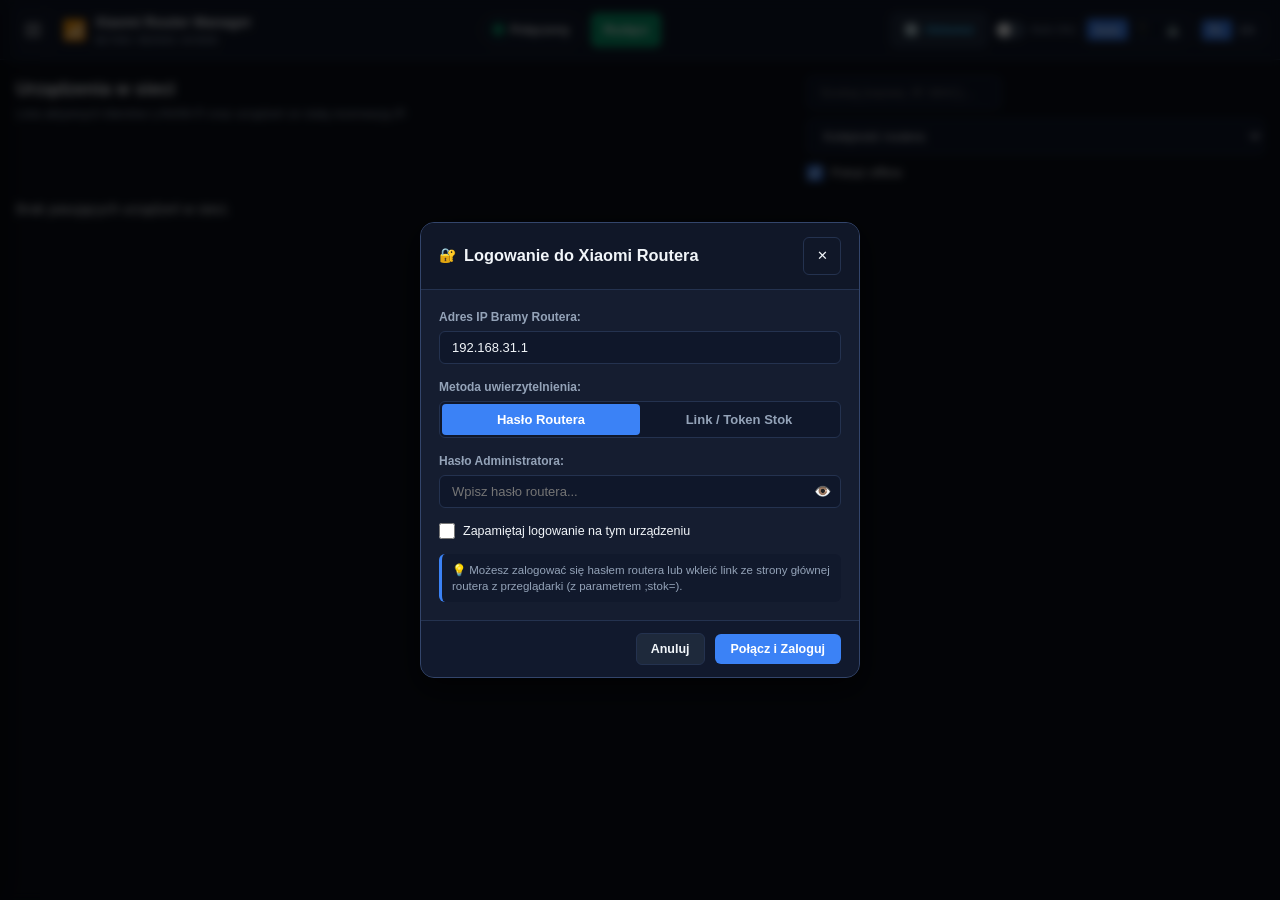
==== commit 8f3243cd: "Release v1.0.8: BE7000 Wi-Fi encryption fix, real channel scan, permanent APK signing, mobile portra" ====
--- a/tests/test-ui.html
+++ b/tests/test-ui.html
@@ -1377,7 +1377,7 @@
             <div class="wcard-badge" id="wcard-type-badge">★ Domowa Sieć Wi-Fi (Smart Connect)</div>
             <div class="wcard-field">
               <span class="wcard-lbl">Nazwa sieci (SSID):</span>
-              <span class="wcard-val bold" id="wcard-ssid-val">hook_mt</span>
+              <span class="wcard-val bold" id="wcard-ssid-val">MyWiFi</span>
             </div>
             <div class="wcard-field">
               <span class="wcard-lbl">Szyfrowanie:</span>
--- a/mobile/www/style.css
+++ b/mobile/www/style.css
@@ -132,6 +132,20 @@
   font-weight: 700;
   color: var(--text-main);
   white-space: nowrap;
+  display: flex;
+  align-items: center;
+  gap: 6px;
+}
+
+.version-badge {
+  font-size: 10px;
+  font-weight: 600;
+  padding: 1px 6px;
+  border-radius: 999px;
+  background-color: rgba(56, 189, 248, 0.14);
+  color: #38bdf8;
+  border: 1px solid rgba(56, 189, 248, 0.3);
+  line-height: 1.4;
 }
 
 .logo-subtitle {
@@ -326,6 +340,7 @@
   left: 0;
   width: 290px;
   max-width: 85vw;
+  height: 100dvh;
   background-color: #111827;
   border-right: 1px solid var(--border-color);
   z-index: 100;
@@ -348,6 +363,7 @@
 
 .drawer-header {
   height: 60px;
+  flex-shrink: 0;
   padding: 0 16px;
   display: flex;
   align-items: center;
@@ -378,7 +394,9 @@
 
 .drawer-nav {
   flex: 1;
+  min-height: 0;
   overflow-y: auto;
+  -webkit-overflow-scrolling: touch;
   padding: 12px 10px;
   display: flex;
   flex-direction: column;
@@ -387,10 +405,22 @@
 
 /* Grupy akordeonowe menu */
 .nav-group {
+  flex-shrink: 0;
   border-radius: var(--radius-sm);
   overflow: hidden;
   background-color: rgba(30, 41, 59, 0.35);
   border: 1px solid rgba(51, 65, 85, 0.4);
+}
+
+.nav-item-direct {
+  flex-shrink: 0;
+  border-radius: var(--radius-sm);
+  background-color: rgba(30, 41, 59, 0.35);
+  border: 1px solid rgba(51, 65, 85, 0.4);
+  padding: 10px 12px;
+  font-weight: 600;
+  font-size: 13px;
+  color: var(--text-main);
 }
 
 .nav-group-header {
@@ -469,8 +499,17 @@
 }
 
 .drawer-footer-action {
+  flex-shrink: 0;
   margin-top: auto;
   padding-top: 10px;
+}
+
+.drawer-version-footer {
+  margin-top: 8px;
+  text-align: center;
+  font-size: 11px;
+  color: var(--text-dim);
+  letter-spacing: 0.3px;
 }
 
 .btn-wizard {
@@ -988,8 +1027,57 @@
 
 .form-row-2 {
   display: grid;
-  grid-template-columns: 1fr 1fr;
+  grid-template-columns: repeat(2, minmax(0, 1fr));
   gap: 12px;
+}
+
+.form-row-2 > *,
+.form-group {
+  min-width: 0;
+}
+
+.form-input,
+.form-select {
+  width: 100%;
+  max-width: 100%;
+  min-width: 0;
+  box-sizing: border-box;
+}
+
+.toggle-switch {
+  display: inline-flex;
+  align-items: center;
+  cursor: pointer;
+  flex-shrink: 0;
+}
+
+.toggle-switch input {
+  display: none;
+}
+
+.toggle-switch input:checked + .toggle-slider {
+  background-color: var(--primary);
+}
+
+.toggle-switch input:checked + .toggle-slider::after {
+  transform: translateX(12px);
+}
+
+.select-role-wrapper {
+  display: flex;
+  flex-wrap: wrap;
+  align-items: center;
+  gap: 8px;
+  width: 100%;
+  max-width: 100%;
+  min-width: 0;
+}
+
+.select-role-wrapper select {
+  flex: 1 1 220px;
+  width: 100%;
+  max-width: 100%;
+  min-width: 0;
 }
 
 .input-password-wrapper {
@@ -1551,17 +1639,30 @@
   padding: 8px;
 }
 
-/* Compact header keeps login and controls reachable on narrow phones. */
-@media (max-width: 700px) {
-  #app-root, #main-content, .content-view, .card { min-width: 0; }
+/* Compact header keeps login and controls reachable on narrow & landscape phones. */
+@media (max-width: 960px) {
   #main-header { height: auto; min-height: 60px; flex-wrap: wrap; padding: 8px 12px; gap: 8px; }
   .header-left { flex: 1 1 auto; min-width: 0; }
   .header-center { flex: 0 0 auto; }
-  .header-right { flex: 1 1 100%; flex-wrap: wrap; justify-content: space-between; min-width: 0; }
+  .header-right { flex: 1 1 auto; flex-wrap: wrap; justify-content: flex-end; min-width: 0; }
+}
+@media (max-width: 700px) {
+  #app-root, #main-content, .content-view, .card { min-width: 0; }
+  .header-right { flex: 1 1 100%; justify-content: space-between; }
   .logo-title { max-width: 190px; overflow: hidden; text-overflow: ellipsis; }
   .grid-2-col { grid-template-columns: minmax(0, 1fr); }
   .summary-sep { display: none; }
   .dash-grid-3 > *, .grid-2-col > * { min-width: 0; }
+  #qos-mode-selector {
+    display: grid;
+    grid-template-columns: repeat(2, minmax(0, 1fr));
+    gap: 4px;
+  }
+  #qos-mode-selector button {
+    white-space: normal;
+    text-align: center;
+    padding: 8px 6px;
+  }
 }
 @media (max-width: 380px) {
   .logo-title { max-width: 130px; }
